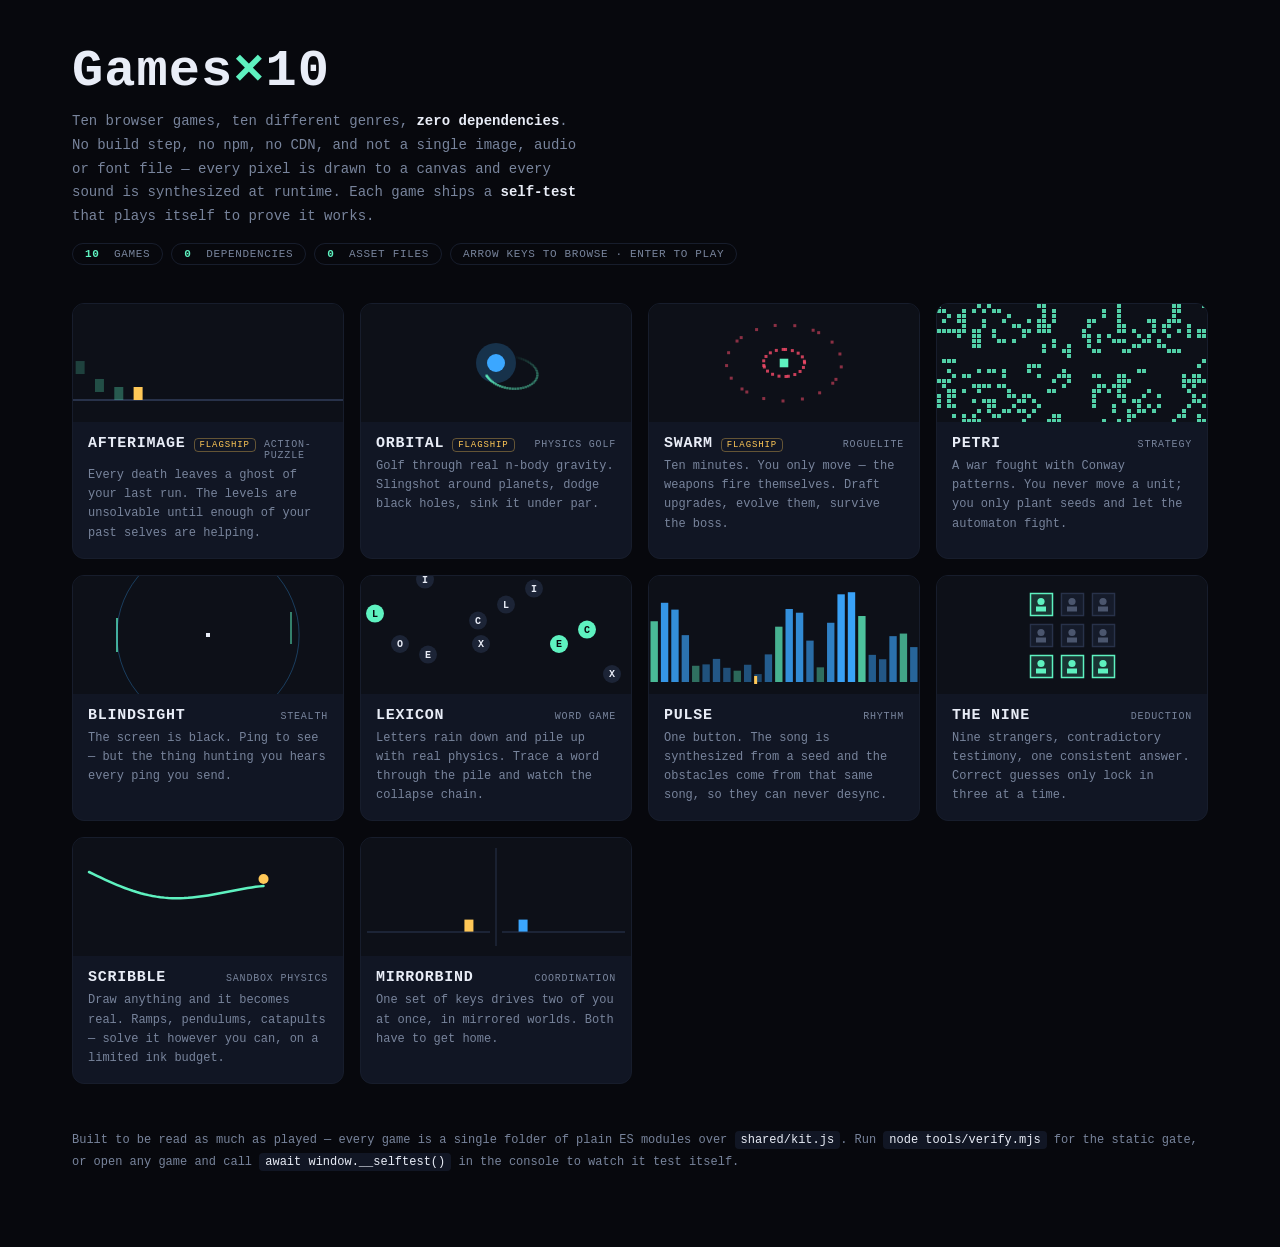
==== index.html @ 7117cbc3 "Add arcade hub, Gate 1 verifier, and fix the game loop stalling - index.html: arcade hub with a live" ====
<!doctype html>
<html lang="en">
<head>
<meta charset="utf-8">
<meta name="viewport" content="width=device-width, initial-scale=1, viewport-fit=cover">
<title>Gamesx10 — ten browser games</title>
<meta name="description" content="Ten browser games, ten genres, zero dependencies. No downloads, no build step, no assets — every pixel drawn and every sound synthesized at runtime.">
<link rel="stylesheet" href="shared/arcade.css">
<link rel="icon" href="data:image/svg+xml,<svg xmlns='http://www.w3.org/2000/svg' viewBox='0 0 16 16'><text y='13' font-size='13'>🕹️</text></svg>">
<style>
  body { overflow-y: auto; }
  .wrap { max-width: 1180px; margin: 0 auto; padding: 46px 22px 70px; }

  header.hero { margin-bottom: 38px; }
  .hero h1 {
    margin: 0 0 12px;
    font-size: clamp(30px, 6vw, 52px);
    letter-spacing: 0.02em;
    font-weight: 800;
    line-height: 1;
  }
  .hero h1 .x { color: var(--accent); }
  .hero .sub { color: var(--dim); font-size: 14px; line-height: 1.7; max-width: 62ch; margin: 0 0 14px; }
  .hero .sub b { color: var(--ink); font-weight: 600; }
  .facts { display: flex; flex-wrap: wrap; gap: 8px; }
  .fact {
    font-size: 11px; letter-spacing: 0.06em; text-transform: uppercase;
    color: var(--dim); border: 1px solid var(--grid); border-radius: 20px; padding: 4px 12px;
  }
  .fact b { color: var(--accent); font-weight: 600; }

  .grid {
    display: grid;
    grid-template-columns: repeat(auto-fill, minmax(255px, 1fr));
    gap: 16px;
  }

  a.card-link {
    display: block;
    background: var(--panel);
    border: 1px solid var(--grid);
    border-radius: var(--radius);
    overflow: hidden;
    text-decoration: none;
    color: inherit;
    transition: border-color 0.18s, transform 0.18s, box-shadow 0.18s;
    outline: none;
  }
  a.card-link:hover, a.card-link:focus-visible {
    border-color: var(--accent);
    transform: translateY(-3px);
    box-shadow: 0 14px 34px rgba(0, 0, 0, 0.5);
    text-decoration: none;
  }
  a.card-link:focus-visible { box-shadow: 0 0 0 2px var(--accent), 0 14px 34px rgba(0, 0, 0, 0.5); }

  .tile { display: block; width: 100%; height: 118px; background: var(--bg2); }

  .meta { padding: 13px 15px 15px; }
  .meta .row { display: flex; align-items: baseline; gap: 8px; margin-bottom: 5px; }
  .meta h2 { margin: 0; font-size: 15px; letter-spacing: 0.05em; text-transform: uppercase; font-weight: 700; }
  .meta .genre { font-size: 10px; letter-spacing: 0.08em; text-transform: uppercase; color: var(--dim); margin-left: auto; }
  .meta p { margin: 0; font-size: 12px; line-height: 1.6; color: var(--dim); }
  .meta .flag {
    display: inline-block; font-size: 9px; letter-spacing: 0.1em; text-transform: uppercase;
    color: var(--warm); border: 1px solid rgba(255,200,87,0.35); border-radius: 4px;
    padding: 1px 5px; vertical-align: 2px;
  }

  footer { margin-top: 46px; color: var(--dim); font-size: 12px; line-height: 1.8; }
  footer code { color: var(--ink); background: var(--panel); padding: 2px 6px; border-radius: 4px; }
</style>
</head>
<body>
<div class="wrap">

  <header class="hero">
    <h1>Games<span class="x">&times;</span>10</h1>
    <p class="sub">
      Ten browser games, ten different genres, <b>zero dependencies</b>. No build step, no npm, no CDN,
      and not a single image, audio or font file — every pixel is drawn to a canvas and every sound is
      synthesized at runtime. Each game ships a <b>self-test</b> that plays itself to prove it works.
    </p>
    <div class="facts">
      <span class="fact"><b>10</b>&nbsp; games</span>
      <span class="fact"><b>0</b>&nbsp; dependencies</span>
      <span class="fact"><b>0</b>&nbsp; asset files</span>
      <span class="fact">arrow keys to browse &middot; enter to play</span>
    </div>
  </header>

  <div class="grid" id="grid"></div>

  <footer>
    Built to be read as much as played — every game is a single folder of plain ES modules over
    <code>shared/kit.js</code>. Run <code>node tools/verify.mjs</code> for the static gate, or open any
    game and call <code>await window.__selftest()</code> in the console to watch it test itself.
  </footer>
</div>

<script type="module">
const GAMES = [
  { slug:'afterimage', name:'Afterimage', genre:'action-puzzle', flag:'flagship',
    blurb:'Every death leaves a ghost of your last run. The levels are unsolvable until enough of your past selves are helping.' },
  { slug:'orbital', name:'Orbital', genre:'physics golf', flag:'flagship',
    blurb:'Golf through real n-body gravity. Slingshot around planets, dodge black holes, sink it under par.' },
  { slug:'swarm', name:'Swarm', genre:'roguelite', flag:'flagship',
    blurb:'Ten minutes. You only move — the weapons fire themselves. Draft upgrades, evolve them, survive the boss.' },
  { slug:'petri', name:'Petri', genre:'strategy',
    blurb:'A war fought with Conway patterns. You never move a unit; you only plant seeds and let the automaton fight.' },
  { slug:'blindsight', name:'Blindsight', genre:'stealth',
    blurb:'The screen is black. Ping to see — but the thing hunting you hears every ping you send.' },
  { slug:'lexicon', name:'Lexicon', genre:'word game',
    blurb:'Letters rain down and pile up with real physics. Trace a word through the pile and watch the collapse chain.' },
  { slug:'pulse', name:'Pulse', genre:'rhythm',
    blurb:'One button. The song is synthesized from a seed and the obstacles come from that same song, so they can never desync.' },
  { slug:'the-nine', name:'The Nine', genre:'deduction',
    blurb:'Nine strangers, contradictory testimony, one consistent answer. Correct guesses only lock in three at a time.' },
  { slug:'scribble', name:'Scribble', genre:'sandbox physics',
    blurb:'Draw anything and it becomes real. Ramps, pendulums, catapults — solve it however you can, on a limited ink budget.' },
  { slug:'mirrorbind', name:'Mirrorbind', genre:'coordination',
    blurb:'One set of keys drives two of you at once, in mirrored worlds. Both have to get home.' },
];

// --- procedural tiles. No images: each card animates a tiny sketch of its own game.
const TILES = {
  afterimage(c, t, W, H) {
    const gy = H - 22;
    c.strokeStyle = '#28324a'; c.lineWidth = 2;
    c.beginPath(); c.moveTo(0, gy); c.lineTo(W, gy); c.stroke();
    for (let i = 4; i >= 0; i--) {
      const tt = t - i * 0.42;
      const x = ((tt * 46) % (W + 40)) - 20;
      const hop = Math.max(0, Math.sin(tt * 3.1)) * 26;
      c.globalAlpha = i === 0 ? 1 : 0.16 + (4 - i) * 0.055;
      c.fillStyle = i === 0 ? '#ffc857' : '#5ef2c0';
      c.fillRect(x, gy - 13 - hop, 9, 13);
    }
    c.globalAlpha = 1;
  },
  orbital(c, t, W, H) {
    const cx = W / 2, cy = H / 2;
    c.fillStyle = '#3ba7ff'; c.globalAlpha = 0.22;
    c.beginPath(); c.arc(cx, cy, 20, 0, 6.2832); c.fill();
    c.globalAlpha = 1;
    c.fillStyle = '#3ba7ff';
    c.beginPath(); c.arc(cx, cy, 9, 0, 6.2832); c.fill();
    for (let i = 0; i < 46; i++) {
      const a = t * 1.15 - i * 0.055;
      const r = 34 + Math.sin(a * 2) * 15;
      c.globalAlpha = (1 - i / 46) * 0.75;
      c.fillStyle = '#5ef2c0';
      c.fillRect(cx + Math.cos(a) * r - 1, cy + Math.sin(a) * r * 0.62 - 1, 2.4, 2.4);
    }
    c.globalAlpha = 1;
  },
  swarm(c, t, W, H) {
    const cx = W / 2, cy = H / 2;
    for (let i = 0; i < 42; i++) {
      const a = i * 2.399 + t * 0.32;
      const r = 12 + ((i * 37 + t * 26) % 74);
      const k = 1 - r / 86;
      c.fillStyle = '#ff4d6d'; c.globalAlpha = 0.32 + k * 0.6;
      c.fillRect(cx + Math.cos(a) * r - 1.5, cy + Math.sin(a) * r * 0.66 - 1.5, 3, 3);
    }
    c.globalAlpha = 1;
    c.fillStyle = '#5ef2c0';
    const p = 1 + Math.sin(t * 5) * 0.12;
    c.fillRect(cx - 4 * p, cy - 4 * p, 8 * p, 8 * p);
  },
  petri(c, t, W, H, st) {
    const S = 5, cols = Math.ceil(W / S), rows = Math.ceil(H / S);
    if (!st.g || st.cols !== cols) {
      st.cols = cols; st.rows = rows;
      st.g = new Uint8Array(cols * rows);
      let s = 12345;
      for (let i = 0; i < st.g.length; i++) { s = (s * 1103515245 + 12345) & 0x7fffffff; st.g[i] = (s % 100) < 26 ? ((s % 2) + 1) : 0; }
      st.acc = 0;
    }
    st.acc = (st.acc || 0) + 1;
    if (st.acc % 6 === 0) {
      const n = new Uint8Array(st.g.length);
      for (let y = 0; y < rows; y++) for (let x = 0; x < cols; x++) {
        let a = 0, b = 0;
        for (let dy = -1; dy <= 1; dy++) for (let dx = -1; dx <= 1; dx++) {
          if (!dx && !dy) continue;
          const v = st.g[((y + dy + rows) % rows) * cols + ((x + dx + cols) % cols)];
          if (v === 1) a++; else if (v === 2) b++;
        }
        const cur = st.g[y * cols + x], tot = a + b;
        n[y * cols + x] = cur ? (tot === 2 || tot === 3 ? cur : 0) : (tot === 3 ? (a > b ? 1 : 2) : 0);
      }
      st.g = n;
    }
    for (let y = 0; y < rows; y++) for (let x = 0; x < cols; x++) {
      const v = st.g[y * cols + x];
      if (!v) continue;
      c.fillStyle = v === 1 ? '#5ef2c0' : '#a06bff';
      c.globalAlpha = 0.85;
      c.fillRect(x * S, y * S, S - 1, S - 1);
    }
    c.globalAlpha = 1;
  },
  blindsight(c, t, W, H) {
    const cx = W / 2, cy = H / 2;
    const walls = [[18,18,W-18,18],[W-18,18,W-18,H-18],[18,H-18,W-18,H-18],[18,18,18,H-18],[44,42,44,H-42],[W-52,36,W-52,H-50]];
    const r = ((t * 52) % 96);
    for (const [x1,y1,x2,y2] of walls) {
      const mx = (x1+x2)/2, my = (y1+y2)/2;
      const d = Math.hypot(mx-cx, my-cy);
      const a = Math.max(0, 1 - Math.abs(d - r) / 26);
      if (a <= 0.01) continue;
      c.globalAlpha = a * 0.95; c.strokeStyle = '#5ef2c0'; c.lineWidth = 1.5;
      c.beginPath(); c.moveTo(x1,y1); c.lineTo(x2,y2); c.stroke();
    }
    c.globalAlpha = 0.3; c.strokeStyle = '#3ba7ff'; c.lineWidth = 1;
    c.beginPath(); c.arc(cx, cy, r, 0, 6.2832); c.stroke();
    c.globalAlpha = 1; c.fillStyle = '#e9edf7';
    c.fillRect(cx - 2, cy - 2, 4, 4);
  },
  lexicon(c, t, W, H) {
    const L = 'LEXICON';
    for (let i = 0; i < 12; i++) {
      const x = 14 + ((i * 53) % (W - 30));
      const fall = ((t * 30 + i * 41) % (H + 30)) - 15;
      const y = Math.min(fall, H - 20 - (i % 3) * 15);
      c.fillStyle = i % 4 === 0 ? '#5ef2c0' : '#1c2436';
      c.beginPath(); c.arc(x, y, 9, 0, 6.2832); c.fill();
      c.fillStyle = i % 4 === 0 ? '#07080d' : '#e9edf7';
      c.font = '700 10px ui-monospace, monospace';
      c.textAlign = 'center'; c.textBaseline = 'middle';
      c.fillText(L[i % L.length], x, y + 0.5);
    }
  },
  pulse(c, t, W, H) {
    const n = 26, bw = W / n;
    for (let i = 0; i < n; i++) {
      const v = Math.abs(Math.sin(t * 4 + i * 0.55)) * Math.abs(Math.sin(t * 1.1 + i * 0.16));
      const h = 6 + v * (H - 30);
      c.fillStyle = i % 4 === 0 ? '#5ef2c0' : '#3ba7ff';
      c.globalAlpha = 0.35 + v * 0.65;
      c.fillRect(i * bw + 1.5, H - 12 - h, bw - 3, h);
    }
    c.globalAlpha = 1;
    c.fillStyle = '#ffc857';
    const px = (t * 60) % W;
    c.fillRect(px, H - 18, 3, 8);
  },
  'the-nine'(c, t, W, H) {
    const cols = 3, rows = 3, s = 22, gap = 9;
    const ox = (W - (cols * s + (cols - 1) * gap)) / 2;
    const oy = (H - (rows * s + (rows - 1) * gap)) / 2;
    for (let i = 0; i < 9; i++) {
      const x = ox + (i % cols) * (s + gap), y = oy + ((i / cols) | 0) * (s + gap);
      const lock = ((t * 0.55 + i * 0.34) % 3) < 1.15;
      c.strokeStyle = lock ? '#5ef2c0' : '#28324a';
      c.lineWidth = 1.5;
      c.strokeRect(x + 0.5, y + 0.5, s, s);
      c.fillStyle = lock ? 'rgba(94,242,192,0.16)' : 'rgba(28,36,54,0.6)';
      c.fillRect(x + 1, y + 1, s - 1, s - 1);
      c.fillStyle = lock ? '#5ef2c0' : '#4b566e';
      c.beginPath(); c.arc(x + s / 2, y + s / 2 - 2.5, 3.6, 0, 6.2832); c.fill();
      c.fillRect(x + s / 2 - 5, y + s / 2 + 2.5, 10, 5);
    }
  },
  scribble(c, t, W, H) {
    c.strokeStyle = '#5ef2c0'; c.lineWidth = 2.5; c.lineCap = 'round'; c.lineJoin = 'round';
    const prog = (t * 0.42) % 1.9;
    c.beginPath();
    let bx = 0, by = 0;
    for (let i = 0; i <= 60; i++) {
      const p = i / 60;
      if (p > prog) break;
      const x = 16 + p * (W - 32);
      const y = 34 + Math.sin(p * 5.4) * 15 + p * 34;
      if (i === 0) c.moveTo(x, y); else c.lineTo(x, y);
      bx = x; by = y;
    }
    c.stroke();
    if (prog > 0.02 && prog <= 1) { c.fillStyle = '#ffc857'; c.beginPath(); c.arc(bx, by - 7, 5, 0, 6.2832); c.fill(); }
    else if (prog > 1) {
      const q = Math.min(1, prog - 1);
      const x = 16 + q * (W - 32), y = 34 + Math.sin(q * 5.4) * 15 + q * 34;
      c.fillStyle = '#ffc857'; c.beginPath(); c.arc(x, y - 7, 5, 0, 6.2832); c.fill();
    }
  },
  mirrorbind(c, t, W, H) {
    const half = W / 2;
    c.strokeStyle = '#28324a'; c.lineWidth = 1;
    c.beginPath(); c.moveTo(half, 10); c.lineTo(half, H - 10); c.stroke();
    const gy = H - 24;
    c.strokeStyle = '#1c2436'; c.lineWidth = 2;
    c.beginPath(); c.moveTo(6, gy); c.lineTo(half - 6, gy); c.moveTo(half + 6, gy); c.lineTo(W - 6, gy); c.stroke();
    const p = (Math.sin(t * 1.25) + 1) / 2;
    const hop = Math.max(0, Math.sin(t * 3.6)) * 16;
    c.fillStyle = '#ffc857';
    c.fillRect(10 + p * (half - 32), gy - 12 - hop, 9, 12);
    c.fillStyle = '#3ba7ff';
    c.fillRect(W - 19 - p * (half - 32), gy - 12 - hop, 9, 12);
  },
};

// --- build cards
const grid = document.getElementById('grid');
const tiles = [];

for (const g of GAMES) {
  const a = document.createElement('a');
  a.className = 'card-link';
  a.href = `games/${g.slug}/index.html`;
  a.innerHTML = `
    <canvas class="tile"></canvas>
    <div class="meta">
      <div class="row">
        <h2>${g.name}</h2>
        ${g.flag ? `<span class="flag">${g.flag}</span>` : ''}
        <span class="genre">${g.genre}</span>
      </div>
      <p>${g.blurb}</p>
    </div>`;
  grid.appendChild(a);
  tiles.push({ slug: g.slug, canvas: a.querySelector('canvas'), state: {}, visible: true });
}

// --- one shared loop, ~30fps, paused when hidden or scrolled away
if ('IntersectionObserver' in window) {
  const io = new IntersectionObserver((entries) => {
    for (const e of entries) {
      const tl = tiles.find((x) => x.canvas === e.target);
      if (tl) tl.visible = e.isIntersecting;
    }
  }, { rootMargin: '120px' });
  for (const tl of tiles) io.observe(tl.canvas);
}

function fit(tl) {
  const dpr = Math.min(2, window.devicePixelRatio || 1);
  const r = tl.canvas.getBoundingClientRect();
  const w = Math.max(1, Math.round(r.width)), h = Math.max(1, Math.round(r.height));
  if (tl.w === w && tl.h === h && tl.dpr === dpr) return;
  tl.w = w; tl.h = h; tl.dpr = dpr;
  tl.canvas.width = Math.round(w * dpr);
  tl.canvas.height = Math.round(h * dpr);
  tl.ctx = tl.canvas.getContext('2d');
  tl.ctx.setTransform(dpr, 0, 0, dpr, 0, 0);
}

// Driven by a timer, not requestAnimationFrame: Chrome pauses rAF in unfocused windows
// and embedded webviews, which would leave every tile frozen. setInterval is throttled by
// visibility rather than focus, so the tiles keep moving wherever the page is actually shown.
let last = 0;
function frame() {
  const now = performance.now();
  if (now - last < 32) return;
  last = now;
  const t = now / 1000;
  for (const tl of tiles) {
    if (!tl.visible) continue;
    fit(tl);
    const c = tl.ctx;
    if (!c) continue;
    c.clearRect(0, 0, tl.w, tl.h);
    c.fillStyle = '#0d1018';
    c.fillRect(0, 0, tl.w, tl.h);
    const fn = TILES[tl.slug];
    if (fn) { c.save(); try { fn(c, t, tl.w, tl.h, tl.state); } catch {} c.restore(); }
  }
}
setInterval(frame, 1000 / 30);

// --- keyboard browsing
const links = [...document.querySelectorAll('a.card-link')];
addEventListener('keydown', (e) => {
  if (e.metaKey || e.ctrlKey || e.altKey) return;
  const i = links.indexOf(document.activeElement);
  const perRow = Math.max(1, Math.round(grid.clientWidth / (links[0]?.clientWidth || 260)));
  let next = -1;
  if (e.key === 'ArrowRight') next = i < 0 ? 0 : Math.min(links.length - 1, i + 1);
  else if (e.key === 'ArrowLeft') next = i < 0 ? 0 : Math.max(0, i - 1);
  else if (e.key === 'ArrowDown') next = i < 0 ? 0 : Math.min(links.length - 1, i + perRow);
  else if (e.key === 'ArrowUp') next = i < 0 ? 0 : Math.max(0, i - perRow);
  if (next >= 0) { e.preventDefault(); links[next].focus(); }
});

if (location.protocol === 'file:') {
  const d = document.createElement('div');
  d.className = 'overlay';
  d.innerHTML = `<div class="card"><h2>Serve me over http</h2>
    <p>These games use ES modules, which browsers refuse to load from <code>file://</code>.</p>
    <p>Run <kbd>python3 -m http.server</kbd> in this folder, then open <kbd>http://localhost:8000</kbd>.</p></div>`;
  document.body.appendChild(d);
}
</script>
</body>
</html>
---- shared/arcade.css ----
/* Gamesx10 — shared visual language. Dark, neon, system mono. No web fonts (zero downloads). */

:root {
  --bg: #07080d;
  --bg2: #0d1018;
  --panel: #111624;
  --grid: #171d2c;
  --ink: #e9edf7;
  --dim: #78849c;
  --accent: #5ef2c0;
  --accent2: #3ba7ff;
  --hot: #ff4d6d;
  --warm: #ffc857;
  --violet: #a06bff;
  --mono: ui-monospace, SFMono-Regular, "SF Mono", Menlo, Consolas, monospace;
  --radius: 12px;
}

* { box-sizing: border-box; }

html, body {
  margin: 0;
  padding: 0;
  height: 100%;
  background: var(--bg);
  color: var(--ink);
  font-family: var(--mono);
  -webkit-font-smoothing: antialiased;
  overscroll-behavior: none;
}

a { color: var(--accent); text-decoration: none; }
a:hover { text-decoration: underline; }

/* ---------------------------------------------------------------- game shell */

.shell {
  display: flex;
  flex-direction: column;
  height: 100%;
  width: 100%;
}

.topbar {
  display: flex;
  align-items: center;
  gap: 14px;
  padding: 8px 14px;
  background: linear-gradient(180deg, var(--bg2), var(--bg));
  border-bottom: 1px solid var(--grid);
  flex: 0 0 auto;
  min-height: 42px;
  user-select: none;
}

.topbar .back {
  color: var(--dim);
  font-size: 13px;
  letter-spacing: 0.04em;
  padding: 4px 9px;
  border: 1px solid var(--grid);
  border-radius: 7px;
  transition: color 0.15s, border-color 0.15s;
}
.topbar .back:hover { color: var(--accent); border-color: var(--accent); text-decoration: none; }

.topbar h1 {
  font-size: 14px;
  font-weight: 700;
  letter-spacing: 0.16em;
  text-transform: uppercase;
  margin: 0;
  color: var(--ink);
}

.topbar .tag {
  font-size: 11px;
  color: var(--dim);
  letter-spacing: 0.08em;
  text-transform: uppercase;
}

.topbar .spacer { flex: 1; }

.topbar .keys {
  font-size: 11px;
  color: var(--dim);
  letter-spacing: 0.04em;
}
.topbar .keys b {
  color: var(--ink);
  background: var(--panel);
  border: 1px solid var(--grid);
  border-radius: 4px;
  padding: 1px 5px;
  font-weight: 600;
  margin: 0 1px;
}

.stage {
  position: relative;
  flex: 1 1 auto;
  min-height: 0;
  background: var(--bg);
}

canvas#game {
  display: block;
  width: 100%;
  height: 100%;
  cursor: crosshair;
}

/* ---------------------------------------------------------------- overlays */

.overlay {
  position: absolute;
  inset: 0;
  display: flex;
  align-items: center;
  justify-content: center;
  background: rgba(7, 8, 13, 0.82);
  backdrop-filter: blur(3px);
  z-index: 5;
  text-align: center;
  padding: 24px;
}
.overlay[hidden] { display: none; }

.card {
  background: var(--panel);
  border: 1px solid var(--grid);
  border-radius: var(--radius);
  padding: 26px 30px;
  max-width: 560px;
  box-shadow: 0 20px 60px rgba(0, 0, 0, 0.55);
}
.card h2 {
  margin: 0 0 10px;
  font-size: 22px;
  letter-spacing: 0.06em;
  text-transform: uppercase;
  color: var(--accent);
}
.card p { margin: 0 0 14px; color: var(--dim); font-size: 13px; line-height: 1.65; }
.card p b, .card p strong { color: var(--ink); font-weight: 600; }
.card kbd {
  background: var(--bg2);
  border: 1px solid var(--grid);
  border-bottom-width: 2px;
  border-radius: 5px;
  padding: 2px 7px;
  font-size: 12px;
  color: var(--ink);
  font-family: var(--mono);
}

button, .btn {
  font-family: var(--mono);
  font-size: 13px;
  letter-spacing: 0.08em;
  text-transform: uppercase;
  color: var(--bg);
  background: var(--accent);
  border: none;
  border-radius: 8px;
  padding: 10px 22px;
  cursor: pointer;
  font-weight: 700;
  transition: transform 0.1s, filter 0.15s;
}
button:hover, .btn:hover { filter: brightness(1.12); text-decoration: none; }
button:active, .btn:active { transform: translateY(1px); }
button.ghost {
  background: transparent;
  color: var(--dim);
  border: 1px solid var(--grid);
}
button.ghost:hover { color: var(--ink); border-color: var(--dim); }

.file-warning {
  position: fixed;
  inset: 0;
  display: none;
  align-items: center;
  justify-content: center;
  background: var(--bg);
  z-index: 99;
  padding: 30px;
}
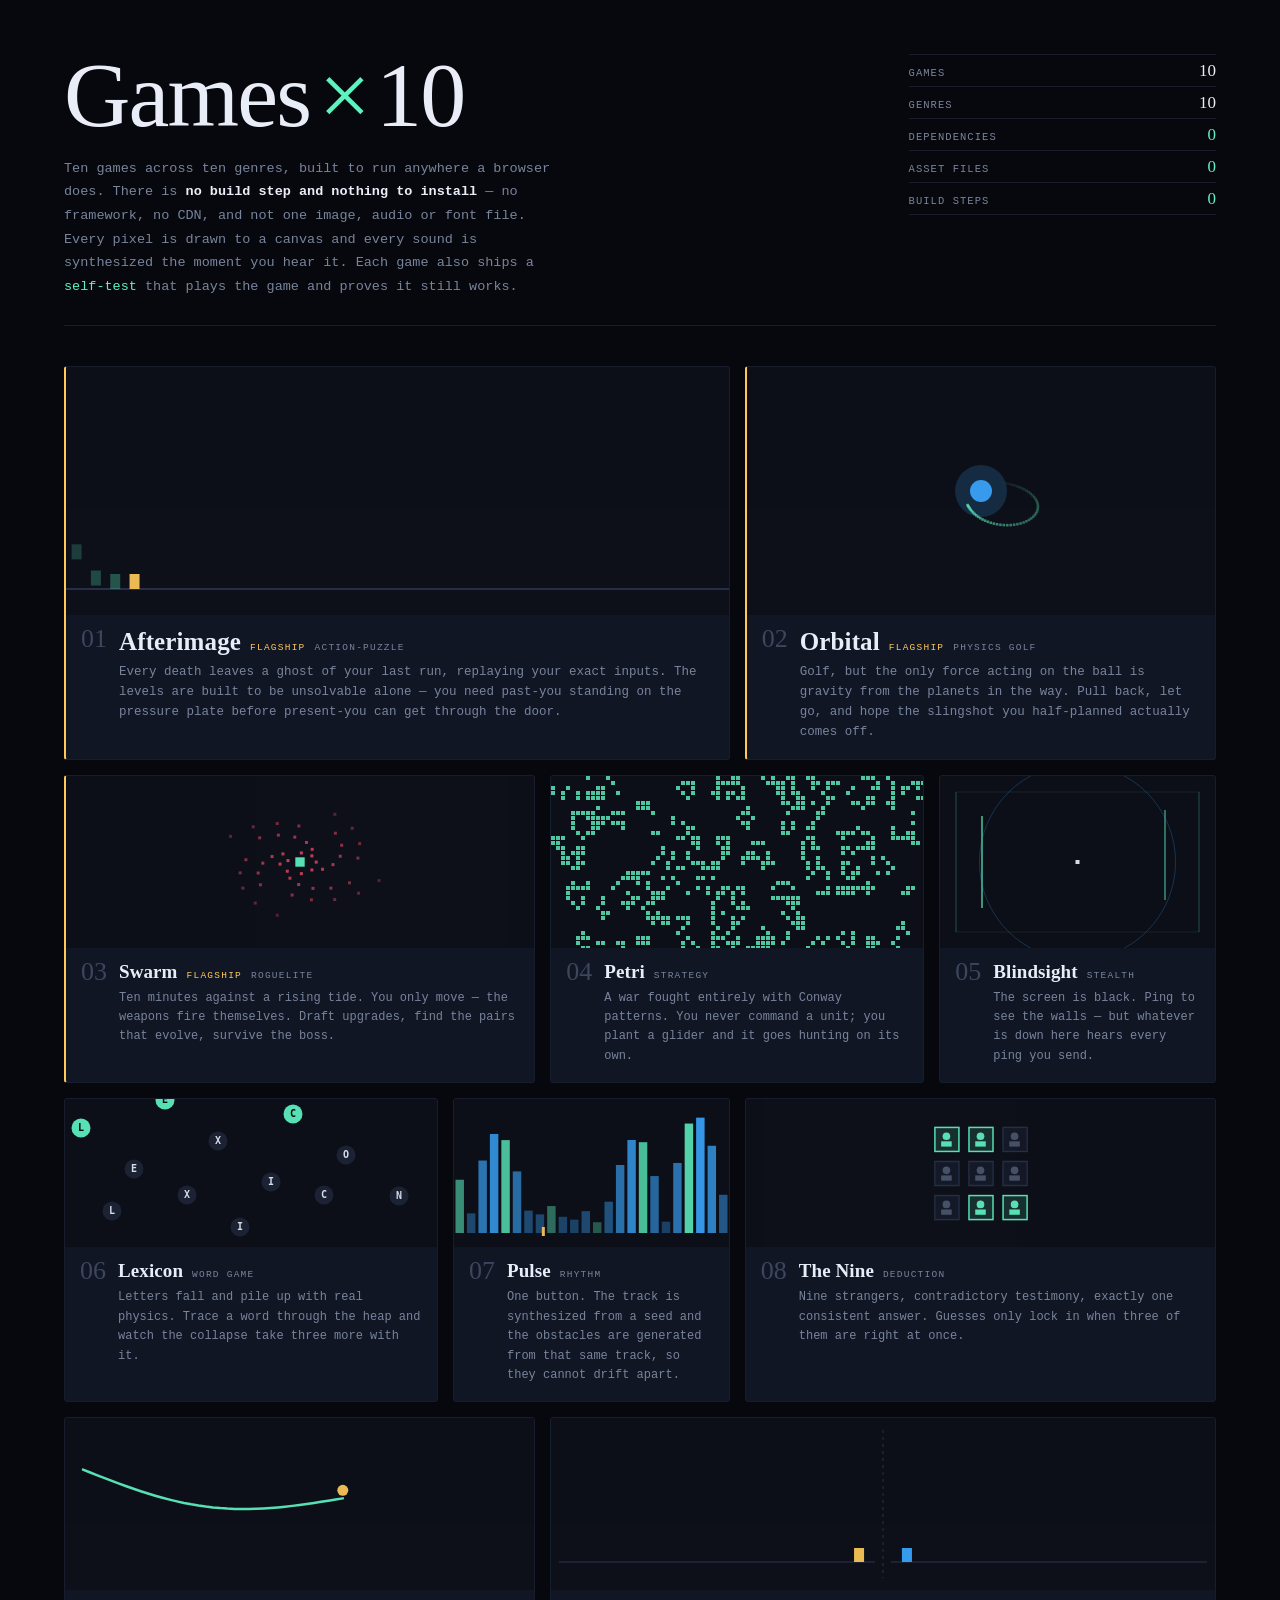
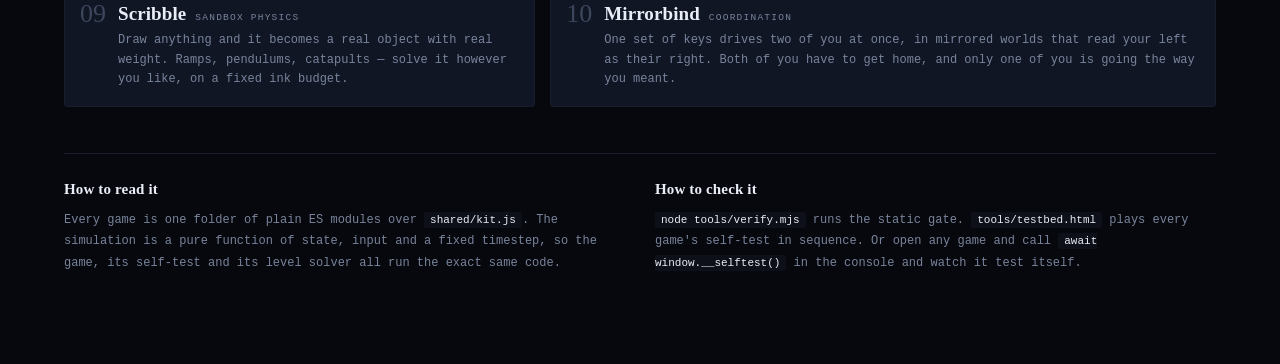
==== commit fe2719aa: "Redesign the hub away from template defaults The first pass had four of the classic AI-generated tel" ====
--- a/index.html
+++ b/index.html
@@ -3,174 +3,289 @@
 <head>
 <meta charset="utf-8">
 <meta name="viewport" content="width=device-width, initial-scale=1, viewport-fit=cover">
-<title>Gamesx10 — ten browser games</title>
-<meta name="description" content="Ten browser games, ten genres, zero dependencies. No downloads, no build step, no assets — every pixel drawn and every sound synthesized at runtime.">
+<title>Games×10 — ten browser games, zero dependencies</title>
+<meta name="description" content="Ten browser games across ten genres. No dependencies, no build step, no asset files — every pixel is drawn to a canvas and every sound synthesized at runtime.">
 <link rel="stylesheet" href="shared/arcade.css">
-<link rel="icon" href="data:image/svg+xml,<svg xmlns='http://www.w3.org/2000/svg' viewBox='0 0 16 16'><text y='13' font-size='13'>🕹️</text></svg>">
+<!-- Drawn mark, not an emoji: ten cells for ten games, the last one lit. -->
+<link rel="icon" href="data:image/svg+xml,<svg xmlns='http://www.w3.org/2000/svg' viewBox='0 0 32 32'><rect width='32' height='32' fill='rgb(11,12,15)'/><g fill='rgb(94,242,192)'><rect x='3' y='10' width='4' height='4'/><rect x='9' y='10' width='4' height='4'/><rect x='15' y='10' width='4' height='4'/><rect x='21' y='10' width='4' height='4'/><rect x='27' y='10' width='4' height='4'/><rect x='3' y='18' width='4' height='4'/><rect x='9' y='18' width='4' height='4'/><rect x='15' y='18' width='4' height='4'/><rect x='21' y='18' width='4' height='4'/></g><rect x='27' y='18' width='4' height='4' fill='rgb(255,200,87)'/></svg>">
 <style>
-  body { overflow-y: auto; }
-  .wrap { max-width: 1180px; margin: 0 auto; padding: 46px 22px 70px; }
-
-  header.hero { margin-bottom: 38px; }
-  .hero h1 {
-    margin: 0 0 12px;
-    font-size: clamp(30px, 6vw, 52px);
-    letter-spacing: 0.02em;
-    font-weight: 800;
+  body { overflow-y: auto; background: var(--bg); }
+  .wrap { max-width: 1200px; margin: 0 auto; padding: 54px 24px 80px; }
+
+  /* ---------------------------------------------------------------- masthead */
+  /* Deliberately asymmetric: the wordmark takes the width it wants, the spec sheet
+     hangs off the right edge like a data plate on a machine. */
+  .masthead {
+    display: grid;
+    grid-template-columns: minmax(0, 1.45fr) minmax(220px, 0.55fr);
+    gap: 34px;
+    align-items: start;
+    padding-bottom: 26px;
+    border-bottom: 1px solid var(--grid);
+    margin-bottom: 40px;
+  }
+
+  h1.wordmark {
+    font-family: var(--display);
+    font-weight: 400;
+    font-size: clamp(46px, 8.5vw, 92px);
+    line-height: 0.9;
+    letter-spacing: -0.02em;
+    margin: 0 0 20px;
+    color: var(--ink);
+  }
+  h1.wordmark .x { color: var(--accent); font-style: italic; padding: 0 0.03em; }
+
+  .standfirst {
+    font-size: 13.5px;
+    line-height: 1.75;
+    color: var(--dim);
+    max-width: 60ch;
+    margin: 0;
+  }
+  .standfirst strong { color: var(--ink); font-weight: 600; }
+  .standfirst em { color: var(--accent); font-style: normal; }
+
+  /* spec plate — hairline rows, not pills */
+  .plate { border-top: 1px solid var(--grid); }
+  .plate div {
+    display: flex;
+    justify-content: space-between;
+    align-items: baseline;
+    gap: 12px;
+    padding: 7px 0;
+    border-bottom: 1px solid var(--grid);
+    font-size: 10.5px;
+    letter-spacing: 0.1em;
+    text-transform: uppercase;
+    color: var(--dim);
+  }
+  .plate div span:last-child {
+    font-family: var(--display);
+    font-size: 17px;
+    letter-spacing: 0;
+    text-transform: none;
+    color: var(--ink);
     line-height: 1;
   }
-  .hero h1 .x { color: var(--accent); }
-  .hero .sub { color: var(--dim); font-size: 14px; line-height: 1.7; max-width: 62ch; margin: 0 0 14px; }
-  .hero .sub b { color: var(--ink); font-weight: 600; }
-  .facts { display: flex; flex-wrap: wrap; gap: 8px; }
-  .fact {
-    font-size: 11px; letter-spacing: 0.06em; text-transform: uppercase;
-    color: var(--dim); border: 1px solid var(--grid); border-radius: 20px; padding: 4px 12px;
-  }
-  .fact b { color: var(--accent); font-weight: 600; }
-
+  .plate div.zero span:last-child { color: var(--accent); }
+
+  /* ---------------------------------------------------------------- catalogue */
   .grid {
     display: grid;
-    grid-template-columns: repeat(auto-fill, minmax(255px, 1fr));
-    gap: 16px;
-  }
-
-  a.card-link {
-    display: block;
+    grid-template-columns: repeat(12, 1fr);
+    gap: 15px;
+  }
+
+  /* Hand-assigned widths. Rows read 7+5, 5+4+3, 4+3+5, 5+7 — nothing is the same
+     size as its neighbour, and the three flagships get the most room. */
+  .s3 { grid-column: span 3; }
+  .s4 { grid-column: span 4; }
+  .s5 { grid-column: span 5; }
+  .s7 { grid-column: span 7; }
+
+  a.entry {
+    display: flex;
+    flex-direction: column;
     background: var(--panel);
     border: 1px solid var(--grid);
     border-radius: var(--radius);
     overflow: hidden;
     text-decoration: none;
     color: inherit;
-    transition: border-color 0.18s, transform 0.18s, box-shadow 0.18s;
+    transition: border-color 0.16s, background 0.16s;
     outline: none;
   }
-  a.card-link:hover, a.card-link:focus-visible {
-    border-color: var(--accent);
-    transform: translateY(-3px);
-    box-shadow: 0 14px 34px rgba(0, 0, 0, 0.5);
-    text-decoration: none;
-  }
-  a.card-link:focus-visible { box-shadow: 0 0 0 2px var(--accent), 0 14px 34px rgba(0, 0, 0, 0.5); }
-
-  .tile { display: block; width: 100%; height: 118px; background: var(--bg2); }
-
-  .meta { padding: 13px 15px 15px; }
-  .meta .row { display: flex; align-items: baseline; gap: 8px; margin-bottom: 5px; }
-  .meta h2 { margin: 0; font-size: 15px; letter-spacing: 0.05em; text-transform: uppercase; font-weight: 700; }
-  .meta .genre { font-size: 10px; letter-spacing: 0.08em; text-transform: uppercase; color: var(--dim); margin-left: auto; }
-  .meta p { margin: 0; font-size: 12px; line-height: 1.6; color: var(--dim); }
-  .meta .flag {
-    display: inline-block; font-size: 9px; letter-spacing: 0.1em; text-transform: uppercase;
-    color: var(--warm); border: 1px solid rgba(255,200,87,0.35); border-radius: 4px;
-    padding: 1px 5px; vertical-align: 2px;
-  }
-
-  footer { margin-top: 46px; color: var(--dim); font-size: 12px; line-height: 1.8; }
-  footer code { color: var(--ink); background: var(--panel); padding: 2px 6px; border-radius: 4px; }
+  a.entry:hover, a.entry:focus-visible { border-color: var(--accent); background: #131a29; text-decoration: none; }
+  a.entry:focus-visible { outline: 1px solid var(--accent); outline-offset: 2px; }
+  a.entry:hover .num, a.entry:focus-visible .num { color: var(--accent); }
+  a.entry:hover canvas { opacity: 1; }
+
+  /* The three flagships carry a lit edge. Emphasis is earned, not applied to all ten. */
+  a.entry.flag { border-left: 2px solid var(--warm); }
+  a.entry.flag:hover, a.entry.flag:focus-visible { border-left-color: var(--accent); }
+
+  canvas.tile { display: block; width: 100%; background: var(--bg2); opacity: 0.92; transition: opacity 0.16s; }
+  .t-xl canvas.tile { height: 248px; }
+  .t-lg canvas.tile { height: 172px; }
+  .t-md canvas.tile { height: 148px; }
+
+  .meta { padding: 13px 15px 16px; display: flex; gap: 12px; flex: 1; }
+
+  .num {
+    font-family: var(--display);
+    font-size: 26px;
+    line-height: 0.85;
+    color: #3c465c;
+    font-variant-numeric: tabular-nums;
+    transition: color 0.16s;
+    flex: 0 0 auto;
+  }
+
+  .body { min-width: 0; }
+  .title {
+    display: flex; align-items: baseline; gap: 9px; flex-wrap: wrap;
+    margin-bottom: 6px;
+  }
+  .title h2 {
+    font-family: var(--display);
+    font-weight: 600;
+    font-size: 19px;
+    letter-spacing: 0.005em;
+    margin: 0;
+    color: var(--ink);
+  }
+  .t-xl .title h2 { font-size: 25px; }
+  .genre {
+    font-size: 9.5px; letter-spacing: 0.13em; text-transform: uppercase; color: var(--dim);
+  }
+  .flagmark {
+    font-size: 9.5px; letter-spacing: 0.13em; text-transform: uppercase; color: var(--warm);
+  }
+  .blurb { margin: 0; font-size: 12px; line-height: 1.62; color: var(--dim); }
+  .t-xl .blurb { font-size: 12.5px; }
+
+  /* ---------------------------------------------------------------- colophon */
+  footer {
+    margin-top: 46px; padding-top: 22px; border-top: 1px solid var(--grid);
+    display: grid; grid-template-columns: minmax(0, 1fr) minmax(0, 1fr); gap: 30px;
+    color: var(--dim); font-size: 12px; line-height: 1.8;
+  }
+  footer h3 {
+    font-family: var(--display); font-size: 15px; font-weight: 600;
+    color: var(--ink); margin: 0 0 7px; letter-spacing: 0.01em;
+  }
+  footer code { color: var(--ink); background: var(--bg2); padding: 2px 6px; border-radius: 2px; font-size: 11px; }
+  footer p { margin: 0 0 9px; }
+
+  @media (max-width: 960px) {
+    .masthead { grid-template-columns: 1fr; gap: 26px; }
+    .grid .entry { grid-column: span 6; }
+    .grid .entry canvas.tile { height: 168px; }
+    footer { grid-template-columns: 1fr; gap: 20px; }
+  }
+  @media (max-width: 620px) {
+    .wrap { padding: 34px 16px 60px; }
+    .grid .entry { grid-column: span 12; }
+    .grid .entry canvas.tile { height: 152px; }
+  }
 </style>
 </head>
 <body>
 <div class="wrap">
 
-  <header class="hero">
-    <h1>Games<span class="x">&times;</span>10</h1>
-    <p class="sub">
-      Ten browser games, ten different genres, <b>zero dependencies</b>. No build step, no npm, no CDN,
-      and not a single image, audio or font file — every pixel is drawn to a canvas and every sound is
-      synthesized at runtime. Each game ships a <b>self-test</b> that plays itself to prove it works.
-    </p>
-    <div class="facts">
-      <span class="fact"><b>10</b>&nbsp; games</span>
-      <span class="fact"><b>0</b>&nbsp; dependencies</span>
-      <span class="fact"><b>0</b>&nbsp; asset files</span>
-      <span class="fact">arrow keys to browse &middot; enter to play</span>
+  <header class="masthead">
+    <div>
+      <h1 class="wordmark">Games<span class="x">&times;</span>10</h1>
+      <p class="standfirst">
+        Ten games across ten genres, built to run anywhere a browser does. There is
+        <strong>no build step and nothing to install</strong> — no framework, no CDN, and not one
+        image, audio or font file. Every pixel is drawn to a canvas and every sound is synthesized
+        the moment you hear it. Each game also ships a <em>self-test</em> that plays the game and
+        proves it still works.
+      </p>
+    </div>
+    <div class="plate">
+      <div><span>Games</span><span>10</span></div>
+      <div><span>Genres</span><span>10</span></div>
+      <div class="zero"><span>Dependencies</span><span>0</span></div>
+      <div class="zero"><span>Asset files</span><span>0</span></div>
+      <div class="zero"><span>Build steps</span><span>0</span></div>
     </div>
   </header>
 
-  <div class="grid" id="grid"></div>
+  <main class="grid" id="grid"></main>
 
   <footer>
-    Built to be read as much as played — every game is a single folder of plain ES modules over
-    <code>shared/kit.js</code>. Run <code>node tools/verify.mjs</code> for the static gate, or open any
-    game and call <code>await window.__selftest()</code> in the console to watch it test itself.
+    <div>
+      <h3>How to read it</h3>
+      <p>Every game is one folder of plain ES modules over <code>shared/kit.js</code>. The
+      simulation is a pure function of state, input and a fixed timestep, so the game, its
+      self-test and its level solver all run the exact same code.</p>
+    </div>
+    <div>
+      <h3>How to check it</h3>
+      <p><code>node tools/verify.mjs</code> runs the static gate. <code>tools/testbed.html</code>
+      plays every game's self-test in sequence. Or open any game and call
+      <code>await window.__selftest()</code> in the console and watch it test itself.</p>
+    </div>
   </footer>
 </div>
 
 <script type="module">
+// span/height are hand-assigned per entry — the catalogue is deliberately uneven.
 const GAMES = [
-  { slug:'afterimage', name:'Afterimage', genre:'action-puzzle', flag:'flagship',
-    blurb:'Every death leaves a ghost of your last run. The levels are unsolvable until enough of your past selves are helping.' },
-  { slug:'orbital', name:'Orbital', genre:'physics golf', flag:'flagship',
-    blurb:'Golf through real n-body gravity. Slingshot around planets, dodge black holes, sink it under par.' },
-  { slug:'swarm', name:'Swarm', genre:'roguelite', flag:'flagship',
-    blurb:'Ten minutes. You only move — the weapons fire themselves. Draft upgrades, evolve them, survive the boss.' },
-  { slug:'petri', name:'Petri', genre:'strategy',
-    blurb:'A war fought with Conway patterns. You never move a unit; you only plant seeds and let the automaton fight.' },
-  { slug:'blindsight', name:'Blindsight', genre:'stealth',
-    blurb:'The screen is black. Ping to see — but the thing hunting you hears every ping you send.' },
-  { slug:'lexicon', name:'Lexicon', genre:'word game',
-    blurb:'Letters rain down and pile up with real physics. Trace a word through the pile and watch the collapse chain.' },
-  { slug:'pulse', name:'Pulse', genre:'rhythm',
-    blurb:'One button. The song is synthesized from a seed and the obstacles come from that same song, so they can never desync.' },
-  { slug:'the-nine', name:'The Nine', genre:'deduction',
-    blurb:'Nine strangers, contradictory testimony, one consistent answer. Correct guesses only lock in three at a time.' },
-  { slug:'scribble', name:'Scribble', genre:'sandbox physics',
-    blurb:'Draw anything and it becomes real. Ramps, pendulums, catapults — solve it however you can, on a limited ink budget.' },
-  { slug:'mirrorbind', name:'Mirrorbind', genre:'coordination',
-    blurb:'One set of keys drives two of you at once, in mirrored worlds. Both have to get home.' },
+  { slug:'afterimage', name:'Afterimage', genre:'action-puzzle', flag:true, span:'s7', size:'t-xl',
+    blurb:'Every death leaves a ghost of your last run, replaying your exact inputs. The levels are built to be unsolvable alone — you need past-you standing on the pressure plate before present-you can get through the door.' },
+  { slug:'orbital', name:'Orbital', genre:'physics golf', flag:true, span:'s5', size:'t-xl',
+    blurb:'Golf, but the only force acting on the ball is gravity from the planets in the way. Pull back, let go, and hope the slingshot you half-planned actually comes off.' },
+  { slug:'swarm', name:'Swarm', genre:'roguelite', flag:true, span:'s5', size:'t-lg',
+    blurb:'Ten minutes against a rising tide. You only move — the weapons fire themselves. Draft upgrades, find the pairs that evolve, survive the boss.' },
+  { slug:'petri', name:'Petri', genre:'strategy', span:'s4', size:'t-lg',
+    blurb:'A war fought entirely with Conway patterns. You never command a unit; you plant a glider and it goes hunting on its own.' },
+  { slug:'blindsight', name:'Blindsight', genre:'stealth', span:'s3', size:'t-lg',
+    blurb:'The screen is black. Ping to see the walls — but whatever is down here hears every ping you send.' },
+  { slug:'lexicon', name:'Lexicon', genre:'word game', span:'s4', size:'t-md',
+    blurb:'Letters fall and pile up with real physics. Trace a word through the heap and watch the collapse take three more with it.' },
+  { slug:'pulse', name:'Pulse', genre:'rhythm', span:'s3', size:'t-md',
+    blurb:'One button. The track is synthesized from a seed and the obstacles are generated from that same track, so they cannot drift apart.' },
+  { slug:'the-nine', name:'The Nine', genre:'deduction', span:'s5', size:'t-md',
+    blurb:'Nine strangers, contradictory testimony, exactly one consistent answer. Guesses only lock in when three of them are right at once.' },
+  { slug:'scribble', name:'Scribble', genre:'sandbox physics', span:'s5', size:'t-lg',
+    blurb:'Draw anything and it becomes a real object with real weight. Ramps, pendulums, catapults — solve it however you like, on a fixed ink budget.' },
+  { slug:'mirrorbind', name:'Mirrorbind', genre:'coordination', span:'s7', size:'t-lg',
+    blurb:'One set of keys drives two of you at once, in mirrored worlds that read your left as their right. Both of you have to get home, and only one of you is going the way you meant.' },
 ];
 
-// --- procedural tiles. No images: each card animates a tiny sketch of its own game.
+// --- procedural tiles. No stock art: each card animates a sketch of its own game.
 const TILES = {
   afterimage(c, t, W, H) {
-    const gy = H - 22;
+    const gy = H - 26;
     c.strokeStyle = '#28324a'; c.lineWidth = 2;
     c.beginPath(); c.moveTo(0, gy); c.lineTo(W, gy); c.stroke();
     for (let i = 4; i >= 0; i--) {
       const tt = t - i * 0.42;
       const x = ((tt * 46) % (W + 40)) - 20;
-      const hop = Math.max(0, Math.sin(tt * 3.1)) * 26;
+      const hop = Math.max(0, Math.sin(tt * 3.1)) * 30;
       c.globalAlpha = i === 0 ? 1 : 0.16 + (4 - i) * 0.055;
       c.fillStyle = i === 0 ? '#ffc857' : '#5ef2c0';
-      c.fillRect(x, gy - 13 - hop, 9, 13);
+      c.fillRect(x, gy - 15 - hop, 10, 15);
     }
     c.globalAlpha = 1;
   },
   orbital(c, t, W, H) {
     const cx = W / 2, cy = H / 2;
-    c.fillStyle = '#3ba7ff'; c.globalAlpha = 0.22;
-    c.beginPath(); c.arc(cx, cy, 20, 0, 6.2832); c.fill();
+    c.fillStyle = '#3ba7ff'; c.globalAlpha = 0.2;
+    c.beginPath(); c.arc(cx, cy, 26, 0, 6.2832); c.fill();
     c.globalAlpha = 1;
     c.fillStyle = '#3ba7ff';
-    c.beginPath(); c.arc(cx, cy, 9, 0, 6.2832); c.fill();
-    for (let i = 0; i < 46; i++) {
-      const a = t * 1.15 - i * 0.055;
-      const r = 34 + Math.sin(a * 2) * 15;
-      c.globalAlpha = (1 - i / 46) * 0.75;
+    c.beginPath(); c.arc(cx, cy, 11, 0, 6.2832); c.fill();
+    for (let i = 0; i < 54; i++) {
+      const a = t * 1.15 - i * 0.05;
+      const r = 46 + Math.sin(a * 2) * 22;
+      c.globalAlpha = (1 - i / 54) * 0.8;
       c.fillStyle = '#5ef2c0';
-      c.fillRect(cx + Math.cos(a) * r - 1, cy + Math.sin(a) * r * 0.62 - 1, 2.4, 2.4);
+      c.fillRect(cx + Math.cos(a) * r - 1.3, cy + Math.sin(a) * r * 0.6 - 1.3, 2.6, 2.6);
     }
     c.globalAlpha = 1;
   },
   swarm(c, t, W, H) {
     const cx = W / 2, cy = H / 2;
-    for (let i = 0; i < 42; i++) {
+    for (let i = 0; i < 46; i++) {
       const a = i * 2.399 + t * 0.32;
-      const r = 12 + ((i * 37 + t * 26) % 74);
-      const k = 1 - r / 86;
-      c.fillStyle = '#ff4d6d'; c.globalAlpha = 0.32 + k * 0.6;
-      c.fillRect(cx + Math.cos(a) * r - 1.5, cy + Math.sin(a) * r * 0.66 - 1.5, 3, 3);
+      const r = 12 + ((i * 37 + t * 26) % 76);
+      const k = 1 - r / 88;
+      c.fillStyle = '#ff4d6d'; c.globalAlpha = 0.3 + k * 0.62;
+      c.fillRect(cx + Math.cos(a) * r - 1.5, cy + Math.sin(a) * r * 0.64 - 1.5, 3, 3);
     }
     c.globalAlpha = 1;
     c.fillStyle = '#5ef2c0';
     const p = 1 + Math.sin(t * 5) * 0.12;
-    c.fillRect(cx - 4 * p, cy - 4 * p, 8 * p, 8 * p);
+    c.fillRect(cx - 4.5 * p, cy - 4.5 * p, 9 * p, 9 * p);
   },
   petri(c, t, W, H, st) {
     const S = 5, cols = Math.ceil(W / S), rows = Math.ceil(H / S);
-    if (!st.g || st.cols !== cols) {
+    if (!st.g || st.cols !== cols || st.rows !== rows) {
       st.cols = cols; st.rows = rows;
       st.g = new Uint8Array(cols * rows);
       let s = 12345;
@@ -178,7 +293,7 @@
       st.acc = 0;
     }
     st.acc = (st.acc || 0) + 1;
-    if (st.acc % 6 === 0) {
+    if (st.acc % 5 === 0) {
       const n = new Uint8Array(st.g.length);
       for (let y = 0; y < rows; y++) for (let x = 0; x < cols; x++) {
         let a = 0, b = 0;
@@ -192,40 +307,41 @@
       }
       st.g = n;
     }
+    c.globalAlpha = 0.88;
     for (let y = 0; y < rows; y++) for (let x = 0; x < cols; x++) {
       const v = st.g[y * cols + x];
       if (!v) continue;
       c.fillStyle = v === 1 ? '#5ef2c0' : '#a06bff';
-      c.globalAlpha = 0.85;
       c.fillRect(x * S, y * S, S - 1, S - 1);
     }
     c.globalAlpha = 1;
   },
   blindsight(c, t, W, H) {
     const cx = W / 2, cy = H / 2;
-    const walls = [[18,18,W-18,18],[W-18,18,W-18,H-18],[18,H-18,W-18,H-18],[18,18,18,H-18],[44,42,44,H-42],[W-52,36,W-52,H-50]];
-    const r = ((t * 52) % 96);
+    const walls = [[16,16,W-16,16],[W-16,16,W-16,H-16],[16,H-16,W-16,H-16],[16,16,16,H-16],
+                   [42,40,42,H-40],[W-50,34,W-50,H-48],[70,H-46,W-78,H-46]];
+    const r = ((t * 54) % (Math.max(W, H) * 0.72));
     for (const [x1,y1,x2,y2] of walls) {
       const mx = (x1+x2)/2, my = (y1+y2)/2;
       const d = Math.hypot(mx-cx, my-cy);
-      const a = Math.max(0, 1 - Math.abs(d - r) / 26);
+      const a = Math.max(0, 1 - Math.abs(d - r) / 30);
       if (a <= 0.01) continue;
       c.globalAlpha = a * 0.95; c.strokeStyle = '#5ef2c0'; c.lineWidth = 1.5;
       c.beginPath(); c.moveTo(x1,y1); c.lineTo(x2,y2); c.stroke();
     }
-    c.globalAlpha = 0.3; c.strokeStyle = '#3ba7ff'; c.lineWidth = 1;
+    c.globalAlpha = 0.26; c.strokeStyle = '#3ba7ff'; c.lineWidth = 1;
     c.beginPath(); c.arc(cx, cy, r, 0, 6.2832); c.stroke();
     c.globalAlpha = 1; c.fillStyle = '#e9edf7';
     c.fillRect(cx - 2, cy - 2, 4, 4);
   },
   lexicon(c, t, W, H) {
     const L = 'LEXICON';
-    for (let i = 0; i < 12; i++) {
-      const x = 14 + ((i * 53) % (W - 30));
+    for (let i = 0; i < 13; i++) {
+      const x = 16 + ((i * 53) % Math.max(20, W - 32));
       const fall = ((t * 30 + i * 41) % (H + 30)) - 15;
-      const y = Math.min(fall, H - 20 - (i % 3) * 15);
+      const y = Math.min(fall, H - 20 - (i % 3) * 16);
       c.fillStyle = i % 4 === 0 ? '#5ef2c0' : '#1c2436';
-      c.beginPath(); c.arc(x, y, 9, 0, 6.2832); c.fill();
+      c.beginPath(); c.arc(x, y, 9.5, 0, 6.2832); c.fill();
       c.fillStyle = i % 4 === 0 ? '#07080d' : '#e9edf7';
       c.font = '700 10px ui-monospace, monospace';
       c.textAlign = 'center'; c.textBaseline = 'middle';
@@ -233,34 +349,32 @@
     }
   },
   pulse(c, t, W, H) {
-    const n = 26, bw = W / n;
+    const n = 24, bw = W / n;
     for (let i = 0; i < n; i++) {
       const v = Math.abs(Math.sin(t * 4 + i * 0.55)) * Math.abs(Math.sin(t * 1.1 + i * 0.16));
-      const h = 6 + v * (H - 30);
+      const h = 6 + v * (H - 34);
       c.fillStyle = i % 4 === 0 ? '#5ef2c0' : '#3ba7ff';
-      c.globalAlpha = 0.35 + v * 0.65;
-      c.fillRect(i * bw + 1.5, H - 12 - h, bw - 3, h);
+      c.globalAlpha = 0.32 + v * 0.68;
+      c.fillRect(i * bw + 1.5, H - 14 - h, bw - 3, h);
     }
     c.globalAlpha = 1;
     c.fillStyle = '#ffc857';
-    const px = (t * 60) % W;
-    c.fillRect(px, H - 18, 3, 8);
+    c.fillRect((t * 60) % W, H - 20, 3, 9);
   },
   'the-nine'(c, t, W, H) {
-    const cols = 3, rows = 3, s = 22, gap = 9;
-    const ox = (W - (cols * s + (cols - 1) * gap)) / 2;
-    const oy = (H - (rows * s + (rows - 1) * gap)) / 2;
+    const s = Math.min(24, (H - 30) / 3.4), gap = s * 0.42;
+    const ox = (W - (3 * s + 2 * gap)) / 2, oy = (H - (3 * s + 2 * gap)) / 2;
     for (let i = 0; i < 9; i++) {
-      const x = ox + (i % cols) * (s + gap), y = oy + ((i / cols) | 0) * (s + gap);
+      const x = ox + (i % 3) * (s + gap), y = oy + ((i / 3) | 0) * (s + gap);
       const lock = ((t * 0.55 + i * 0.34) % 3) < 1.15;
       c.strokeStyle = lock ? '#5ef2c0' : '#28324a';
       c.lineWidth = 1.5;
       c.strokeRect(x + 0.5, y + 0.5, s, s);
-      c.fillStyle = lock ? 'rgba(94,242,192,0.16)' : 'rgba(28,36,54,0.6)';
+      c.fillStyle = lock ? 'rgba(94,242,192,0.15)' : 'rgba(28,36,54,0.55)';
       c.fillRect(x + 1, y + 1, s - 1, s - 1);
       c.fillStyle = lock ? '#5ef2c0' : '#4b566e';
-      c.beginPath(); c.arc(x + s / 2, y + s / 2 - 2.5, 3.6, 0, 6.2832); c.fill();
-      c.fillRect(x + s / 2 - 5, y + s / 2 + 2.5, 10, 5);
+      c.beginPath(); c.arc(x + s / 2, y + s / 2 - s * 0.11, s * 0.16, 0, 6.2832); c.fill();
+      c.fillRect(x + s / 2 - s * 0.22, y + s / 2 + s * 0.1, s * 0.44, s * 0.22);
     }
   },
   scribble(c, t, W, H) {
@@ -271,65 +385,71 @@
     for (let i = 0; i <= 60; i++) {
       const p = i / 60;
       if (p > prog) break;
-      const x = 16 + p * (W - 32);
-      const y = 34 + Math.sin(p * 5.4) * 15 + p * 34;
+      const x = 18 + p * (W - 36);
+      const y = H * 0.3 + Math.sin(p * 5.4) * (H * 0.13) + p * (H * 0.3);
       if (i === 0) c.moveTo(x, y); else c.lineTo(x, y);
       bx = x; by = y;
     }
     c.stroke();
-    if (prog > 0.02 && prog <= 1) { c.fillStyle = '#ffc857'; c.beginPath(); c.arc(bx, by - 7, 5, 0, 6.2832); c.fill(); }
-    else if (prog > 1) {
+    let px = bx, py = by;
+    if (prog > 1) {
       const q = Math.min(1, prog - 1);
-      const x = 16 + q * (W - 32), y = 34 + Math.sin(q * 5.4) * 15 + q * 34;
-      c.fillStyle = '#ffc857'; c.beginPath(); c.arc(x, y - 7, 5, 0, 6.2832); c.fill();
-    }
+      px = 18 + q * (W - 36);
+      py = H * 0.3 + Math.sin(q * 5.4) * (H * 0.13) + q * (H * 0.3);
+    }
+    if (prog > 0.02) { c.fillStyle = '#ffc857'; c.beginPath(); c.arc(px, py - 8, 5.5, 0, 6.2832); c.fill(); }
   },
   mirrorbind(c, t, W, H) {
     const half = W / 2;
     c.strokeStyle = '#28324a'; c.lineWidth = 1;
-    c.beginPath(); c.moveTo(half, 10); c.lineTo(half, H - 10); c.stroke();
-    const gy = H - 24;
+    c.setLineDash([3, 4]);
+    c.beginPath(); c.moveTo(half, 12); c.lineTo(half, H - 12); c.stroke();
+    c.setLineDash([]);
+    const gy = H - 28;
     c.strokeStyle = '#1c2436'; c.lineWidth = 2;
-    c.beginPath(); c.moveTo(6, gy); c.lineTo(half - 6, gy); c.moveTo(half + 6, gy); c.lineTo(W - 6, gy); c.stroke();
+    c.beginPath(); c.moveTo(8, gy); c.lineTo(half - 8, gy); c.moveTo(half + 8, gy); c.lineTo(W - 8, gy); c.stroke();
     const p = (Math.sin(t * 1.25) + 1) / 2;
-    const hop = Math.max(0, Math.sin(t * 3.6)) * 16;
+    const hop = Math.max(0, Math.sin(t * 3.6)) * 19;
     c.fillStyle = '#ffc857';
-    c.fillRect(10 + p * (half - 32), gy - 12 - hop, 9, 12);
+    c.fillRect(12 + p * (half - 36), gy - 14 - hop, 10, 14);
     c.fillStyle = '#3ba7ff';
-    c.fillRect(W - 19 - p * (half - 32), gy - 12 - hop, 9, 12);
+    c.fillRect(W - 22 - p * (half - 36), gy - 14 - hop, 10, 14);
   },
 };
 
-// --- build cards
+// --- build the catalogue
 const grid = document.getElementById('grid');
 const tiles = [];
 
-for (const g of GAMES) {
+GAMES.forEach((g, i) => {
   const a = document.createElement('a');
-  a.className = 'card-link';
+  a.className = `entry ${g.span} ${g.size}${g.flag ? ' flag' : ''}`;
   a.href = `games/${g.slug}/index.html`;
   a.innerHTML = `
     <canvas class="tile"></canvas>
     <div class="meta">
-      <div class="row">
-        <h2>${g.name}</h2>
-        ${g.flag ? `<span class="flag">${g.flag}</span>` : ''}
-        <span class="genre">${g.genre}</span>
+      <span class="num">${String(i + 1).padStart(2, '0')}</span>
+      <div class="body">
+        <div class="title">
+          <h2>${g.name}</h2>
+          ${g.flag ? '<span class="flagmark">flagship</span>' : ''}
+          <span class="genre">${g.genre}</span>
+        </div>
+        <p class="blurb">${g.blurb}</p>
       </div>
-      <p>${g.blurb}</p>
     </div>`;
   grid.appendChild(a);
   tiles.push({ slug: g.slug, canvas: a.querySelector('canvas'), state: {}, visible: true });
-}
-
-// --- one shared loop, ~30fps, paused when hidden or scrolled away
+});
+
+// --- one shared clock for every tile
 if ('IntersectionObserver' in window) {
   const io = new IntersectionObserver((entries) => {
     for (const e of entries) {
       const tl = tiles.find((x) => x.canvas === e.target);
       if (tl) tl.visible = e.isIntersecting;
     }
-  }, { rootMargin: '120px' });
+  }, { rootMargin: '150px' });
   for (const tl of tiles) io.observe(tl.canvas);
 }
 
@@ -345,9 +465,9 @@
   tl.ctx.setTransform(dpr, 0, 0, dpr, 0, 0);
 }
 
-// Driven by a timer, not requestAnimationFrame: Chrome pauses rAF in unfocused windows
-// and embedded webviews, which would leave every tile frozen. setInterval is throttled by
-// visibility rather than focus, so the tiles keep moving wherever the page is actually shown.
+// Driven by a timer, not requestAnimationFrame: Chrome withholds rAF from unfocused
+// windows and some embedded webviews, which would leave every tile frozen. Timer
+// throttling is visibility-based rather than focus-based.
 let last = 0;
 function frame() {
   const now = performance.now();
@@ -369,16 +489,15 @@
 setInterval(frame, 1000 / 30);
 
 // --- keyboard browsing
-const links = [...document.querySelectorAll('a.card-link')];
+const links = [...document.querySelectorAll('a.entry')];
 addEventListener('keydown', (e) => {
   if (e.metaKey || e.ctrlKey || e.altKey) return;
   const i = links.indexOf(document.activeElement);
-  const perRow = Math.max(1, Math.round(grid.clientWidth / (links[0]?.clientWidth || 260)));
   let next = -1;
   if (e.key === 'ArrowRight') next = i < 0 ? 0 : Math.min(links.length - 1, i + 1);
   else if (e.key === 'ArrowLeft') next = i < 0 ? 0 : Math.max(0, i - 1);
-  else if (e.key === 'ArrowDown') next = i < 0 ? 0 : Math.min(links.length - 1, i + perRow);
-  else if (e.key === 'ArrowUp') next = i < 0 ? 0 : Math.max(0, i - perRow);
+  else if (e.key === 'ArrowDown') next = i < 0 ? 0 : Math.min(links.length - 1, i + 2);
+  else if (e.key === 'ArrowUp') next = i < 0 ? 0 : Math.max(0, i - 2);
   if (next >= 0) { e.preventDefault(); links[next].focus(); }
 });
 
--- a/shared/arcade.css
+++ b/shared/arcade.css
@@ -12,8 +12,12 @@
   --hot: #ff4d6d;
   --warm: #ffc857;
   --violet: #a06bff;
+  /* Two typefaces, both from the system — zero downloads, real hierarchy.
+     A serif display against a monospace body reads like a catalogue entry for a
+     machine, which is what each of these is. */
   --mono: ui-monospace, SFMono-Regular, "SF Mono", Menlo, Consolas, monospace;
-  --radius: 12px;
+  --display: ui-serif, "New York", "Iowan Old Style", "Palatino Linotype", Palatino, Georgia, serif;
+  --radius: 3px;
 }
 
 * { box-sizing: border-box; }
@@ -59,7 +63,7 @@
   letter-spacing: 0.04em;
   padding: 4px 9px;
   border: 1px solid var(--grid);
-  border-radius: 7px;
+  border-radius: 2px;
   transition: color 0.15s, border-color 0.15s;
 }
 .topbar .back:hover { color: var(--accent); border-color: var(--accent); text-decoration: none; }
@@ -137,9 +141,9 @@
 }
 .card h2 {
   margin: 0 0 10px;
-  font-size: 22px;
-  letter-spacing: 0.06em;
-  text-transform: uppercase;
+  font-family: var(--display);
+  font-size: 27px;
+  letter-spacing: 0.01em;
   color: var(--accent);
 }
 .card p { margin: 0 0 14px; color: var(--dim); font-size: 13px; line-height: 1.65; }
@@ -163,7 +167,7 @@
   color: var(--bg);
   background: var(--accent);
   border: none;
-  border-radius: 8px;
+  border-radius: 2px;
   padding: 10px 22px;
   cursor: pointer;
   font-weight: 700;
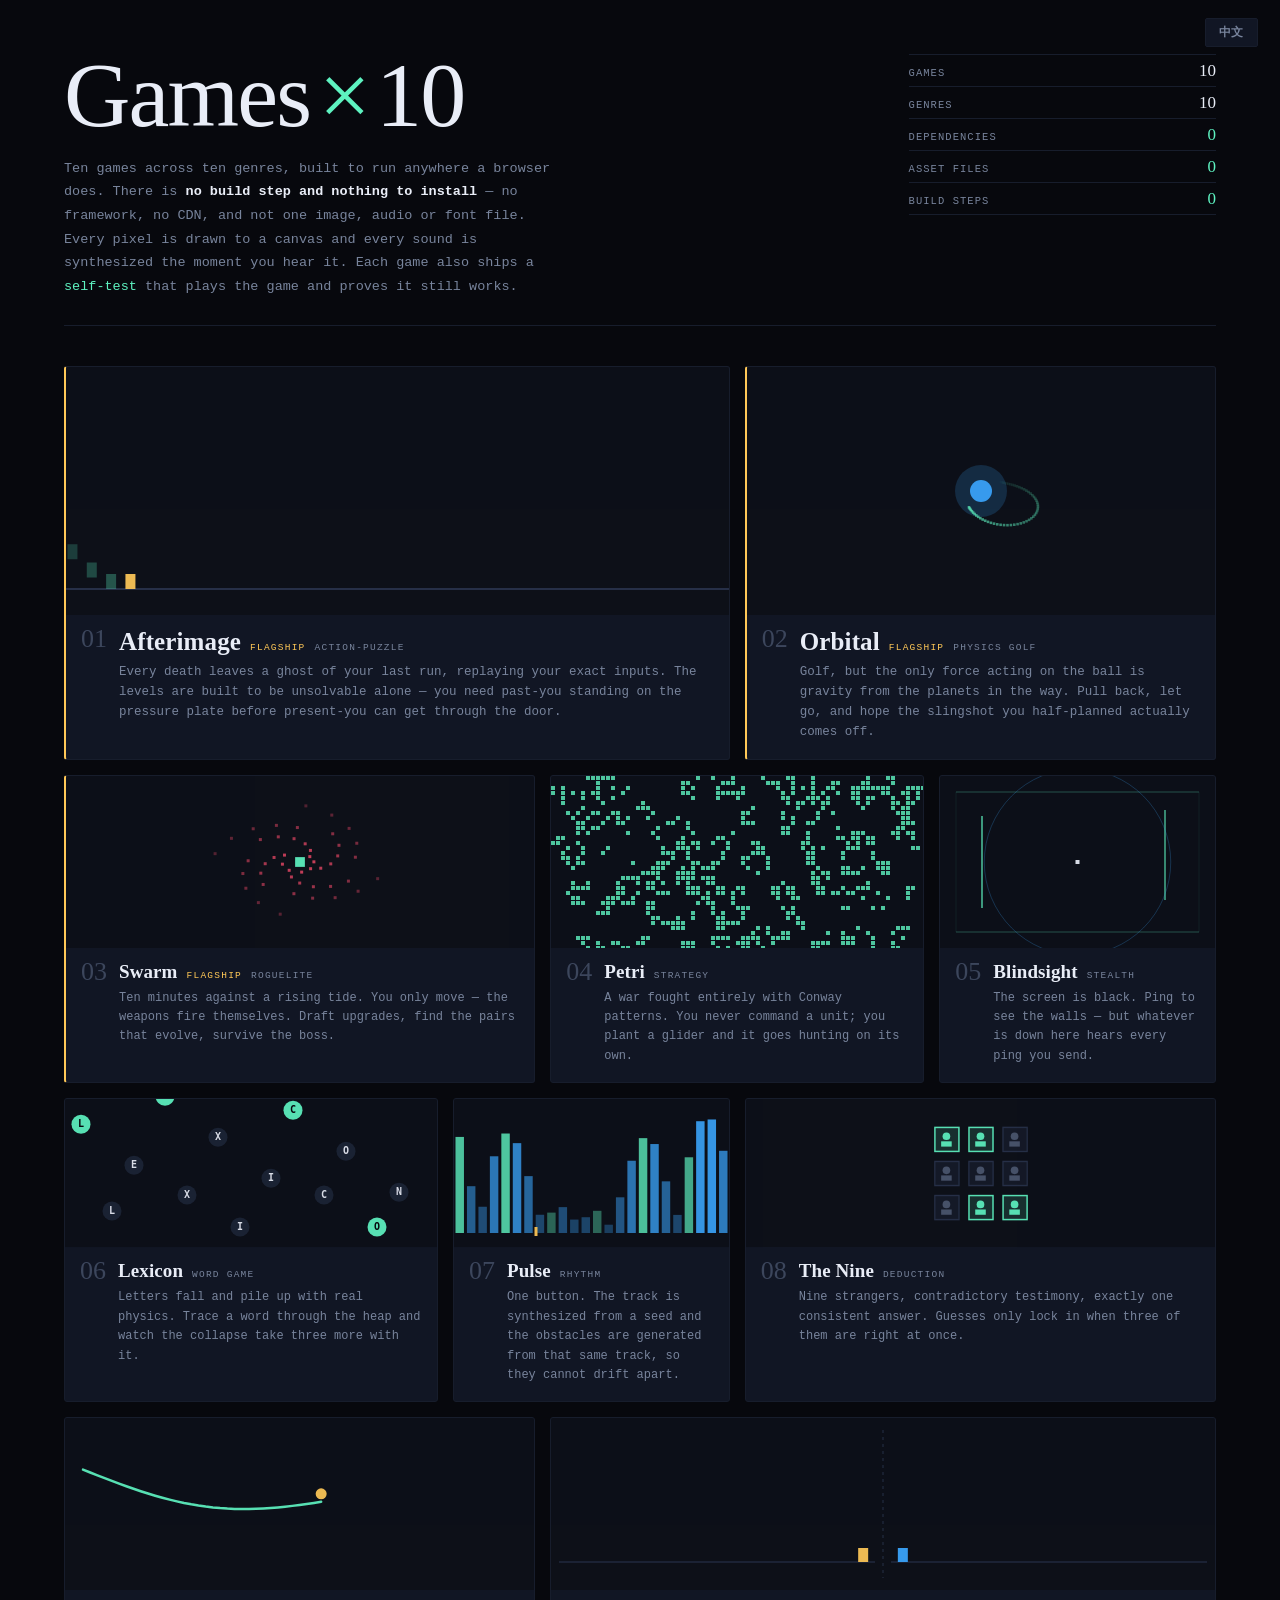
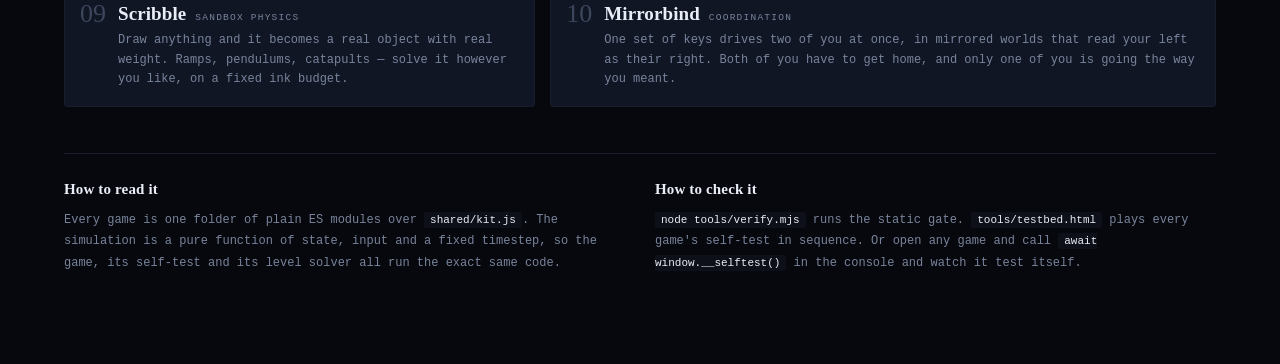
==== commit 45063217: "Add Chinese language mode to the hub A 中文/EN toggle button (top-right, persists via localStorage, fo" ====
--- a/index.html
+++ b/index.html
@@ -169,15 +169,47 @@
     .grid .entry { grid-column: span 12; }
     .grid .entry canvas.tile { height: 152px; }
   }
+
+  /* ---------------------------------------------------------------- language toggle */
+  .lang-btn {
+    position: fixed;
+    top: 18px;
+    right: 22px;
+    z-index: 20;
+    font-family: var(--mono);
+    font-size: 11.5px;
+    letter-spacing: 0.06em;
+    color: var(--dim);
+    background: var(--panel);
+    border: 1px solid var(--grid);
+    border-radius: 2px;
+    padding: 6px 13px;
+    cursor: pointer;
+    transition: color 0.15s, border-color 0.15s;
+  }
+  .lang-btn:hover { color: var(--accent); border-color: var(--accent); }
+  html[lang="zh"] .lang-btn { font-family: "PingFang SC", "Microsoft YaHei", var(--mono); }
+  html[lang="zh"] .standfirst, html[lang="zh"] footer p, html[lang="zh"] .blurb {
+    font-family: "PingFang SC", "Microsoft YaHei", var(--mono);
+    line-height: 1.9;
+  }
+  html[lang="zh"] h1.wordmark, html[lang="zh"] .title h2, html[lang="zh"] footer h3 {
+    font-family: "Songti SC", "STSong", var(--display);
+  }
+  @media (max-width: 620px) {
+    .lang-btn { top: 12px; right: 14px; padding: 5px 11px; }
+  }
 </style>
 </head>
 <body>
 <div class="wrap">
 
+  <button id="langBtn" class="lang-btn" type="button" aria-label="切换语言 / switch language">中文</button>
+
   <header class="masthead">
     <div>
-      <h1 class="wordmark">Games<span class="x">&times;</span>10</h1>
-      <p class="standfirst">
+      <h1 class="wordmark" id="i-wordmark">Games<span class="x">&times;</span>10</h1>
+      <p class="standfirst" id="i-standfirst">
         Ten games across ten genres, built to run anywhere a browser does. There is
         <strong>no build step and nothing to install</strong> — no framework, no CDN, and not one
         image, audio or font file. Every pixel is drawn to a canvas and every sound is synthesized
@@ -185,7 +217,7 @@
         proves it still works.
       </p>
     </div>
-    <div class="plate">
+    <div class="plate" id="i-plate">
       <div><span>Games</span><span>10</span></div>
       <div><span>Genres</span><span>10</span></div>
       <div class="zero"><span>Dependencies</span><span>0</span></div>
@@ -196,7 +228,7 @@
 
   <main class="grid" id="grid"></main>
 
-  <footer>
+  <footer id="i-footer">
     <div>
       <h3>How to read it</h3>
       <p>Every game is one folder of plain ES modules over <code>shared/kit.js</code>. The
@@ -214,28 +246,102 @@
 
 <script type="module">
 // span/height are hand-assigned per entry — the catalogue is deliberately uneven.
+// Each game carries both languages; the active one is picked by render(), below.
 const GAMES = [
-  { slug:'afterimage', name:'Afterimage', genre:'action-puzzle', flag:true, span:'s7', size:'t-xl',
-    blurb:'Every death leaves a ghost of your last run, replaying your exact inputs. The levels are built to be unsolvable alone — you need past-you standing on the pressure plate before present-you can get through the door.' },
-  { slug:'orbital', name:'Orbital', genre:'physics golf', flag:true, span:'s5', size:'t-xl',
-    blurb:'Golf, but the only force acting on the ball is gravity from the planets in the way. Pull back, let go, and hope the slingshot you half-planned actually comes off.' },
-  { slug:'swarm', name:'Swarm', genre:'roguelite', flag:true, span:'s5', size:'t-lg',
-    blurb:'Ten minutes against a rising tide. You only move — the weapons fire themselves. Draft upgrades, find the pairs that evolve, survive the boss.' },
-  { slug:'petri', name:'Petri', genre:'strategy', span:'s4', size:'t-lg',
-    blurb:'A war fought entirely with Conway patterns. You never command a unit; you plant a glider and it goes hunting on its own.' },
-  { slug:'blindsight', name:'Blindsight', genre:'stealth', span:'s3', size:'t-lg',
-    blurb:'The screen is black. Ping to see the walls — but whatever is down here hears every ping you send.' },
-  { slug:'lexicon', name:'Lexicon', genre:'word game', span:'s4', size:'t-md',
-    blurb:'Letters fall and pile up with real physics. Trace a word through the heap and watch the collapse take three more with it.' },
-  { slug:'pulse', name:'Pulse', genre:'rhythm', span:'s3', size:'t-md',
-    blurb:'One button. The track is synthesized from a seed and the obstacles are generated from that same track, so they cannot drift apart.' },
-  { slug:'the-nine', name:'The Nine', genre:'deduction', span:'s5', size:'t-md',
-    blurb:'Nine strangers, contradictory testimony, exactly one consistent answer. Guesses only lock in when three of them are right at once.' },
-  { slug:'scribble', name:'Scribble', genre:'sandbox physics', span:'s5', size:'t-lg',
-    blurb:'Draw anything and it becomes a real object with real weight. Ramps, pendulums, catapults — solve it however you like, on a fixed ink budget.' },
-  { slug:'mirrorbind', name:'Mirrorbind', genre:'coordination', span:'s7', size:'t-lg',
-    blurb:'One set of keys drives two of you at once, in mirrored worlds that read your left as their right. Both of you have to get home, and only one of you is going the way you meant.' },
+  { slug:'afterimage', span:'s7', size:'t-xl', flag:true,
+    en: { name:'Afterimage', genre:'action-puzzle',
+      blurb:'Every death leaves a ghost of your last run, replaying your exact inputs. The levels are built to be unsolvable alone — you need past-you standing on the pressure plate before present-you can get through the door.' },
+    zh: { name:'残影', genre:'动作解谜',
+      blurb:'每次死亡都会留下一个重放你操作的幻影。关卡设计成一个人无法通关——你需要过去的自己站在压力板上,现在的自己才能通过门。' } },
+  { slug:'orbital', span:'s5', size:'t-xl', flag:true,
+    en: { name:'Orbital', genre:'physics golf',
+      blurb:'Golf, but the only force acting on the ball is gravity from the planets in the way. Pull back, let go, and hope the slingshot you half-planned actually comes off.' },
+    zh: { name:'轨道', genre:'物理高尔夫',
+      blurb:'高尔夫,但唯一作用在球上的力是沿途行星的引力。拉弓、放手,祈祷你半计划的引力弹弓能够成功。' } },
+  { slug:'swarm', span:'s5', size:'t-lg', flag:true,
+    en: { name:'Swarm', genre:'roguelite',
+      blurb:'Ten minutes against a rising tide. You only move — the weapons fire themselves. Draft upgrades, find the pairs that evolve, survive the boss.' },
+    zh: { name:'虫潮', genre:'肉鸽',
+      blurb:'十分钟对抗不断上涨的潮水。你只需移动——武器会自动开火。选择升级,找到能进化的组合,活到打败首领。' } },
+  { slug:'petri', span:'s4', size:'t-lg',
+    en: { name:'Petri', genre:'strategy',
+      blurb:'A war fought entirely with Conway patterns. You never command a unit; you plant a glider and it goes hunting on its own.' },
+    zh: { name:'培养皿', genre:'策略',
+      blurb:'一场完全用康威生命游戏图案打的战争。你从不直接指挥任何单位;种下一个滑翔机,它就会自己出发猎杀。' } },
+  { slug:'blindsight', span:'s3', size:'t-lg',
+    en: { name:'Blindsight', genre:'stealth',
+      blurb:'The screen is black. Ping to see the walls — but whatever is down here hears every ping you send.' },
+    zh: { name:'盲视', genre:'潜行',
+      blurb:'屏幕一片漆黑。发出回声去看清墙壁——但潜伏在此的东西,能听见你发出的每一次回声。' } },
+  { slug:'lexicon', span:'s4', size:'t-md',
+    en: { name:'Lexicon', genre:'word game',
+      blurb:'Letters fall and pile up with real physics. Trace a word through the heap and watch the collapse take three more with it.' },
+    zh: { name:'词汇', genre:'文字游戏',
+      blurb:'字母带着真实物理效果落下堆积。在堆里描出一个单词,看着崩塌顺带消掉另外三个。' } },
+  { slug:'pulse', span:'s3', size:'t-md',
+    en: { name:'Pulse', genre:'rhythm',
+      blurb:'One button. The track is synthesized from a seed and the obstacles are generated from that same track, so they cannot drift apart.' },
+    zh: { name:'脉冲', genre:'节奏',
+      blurb:'只有一个按键。乐曲由种子实时合成,障碍物又由同一首曲子生成,因此两者永远不会失去同步。' } },
+  { slug:'the-nine', span:'s5', size:'t-md',
+    en: { name:'The Nine', genre:'deduction',
+      blurb:'Nine strangers, contradictory testimony, exactly one consistent answer. Guesses only lock in when three of them are right at once.' },
+    zh: { name:'九人', genre:'推理',
+      blurb:'九个陌生人,互相矛盾的证词,唯一自洽的答案。只有同时猜对三项,才会被永久锁定。' } },
+  { slug:'scribble', span:'s5', size:'t-lg',
+    en: { name:'Scribble', genre:'sandbox physics',
+      blurb:'Draw anything and it becomes a real object with real weight. Ramps, pendulums, catapults — solve it however you like, on a fixed ink budget.' },
+    zh: { name:'涂鸦', genre:'沙盒物理',
+      blurb:'画出任何东西,它都会成为有真实重量的实体。斜坡、摆锤、投石机——在固定的墨水额度内,随你怎么解题。' } },
+  { slug:'mirrorbind', span:'s7', size:'t-lg',
+    en: { name:'Mirrorbind', genre:'coordination',
+      blurb:'One set of keys drives two of you at once, in mirrored worlds that read your left as their right. Both of you have to get home, and only one of you is going the way you meant.' },
+    zh: { name:'镜绑', genre:'协调操作',
+      blurb:'同一组按键同时操纵两个你,身处互为镜像的世界——你的左边是另一个世界的右边。两个你都必须回家,而其中一个走的方向永远不是你想的那个。' } },
 ];
+
+const I18N = {
+  en: {
+    langBtnLabel: '中文',
+    wordmark: 'Games<span class="x">&times;</span>10',
+    standfirst: `Ten games across ten genres, built to run anywhere a browser does. There is
+      <strong>no build step and nothing to install</strong> — no framework, no CDN, and not one
+      image, audio or font file. Every pixel is drawn to a canvas and every sound is synthesized
+      the moment you hear it. Each game also ships a <em>self-test</em> that plays the game and
+      proves it still works.`,
+    plate: [['Games','10'],['Genres','10'],['Dependencies','0'],['Asset files','0'],['Build steps','0']],
+    flagmark: 'flagship',
+    footer: [
+      ['How to read it', `Every game is one folder of plain ES modules over <code>shared/kit.js</code>. The
+        simulation is a pure function of state, input and a fixed timestep, so the game, its
+        self-test and its level solver all run the exact same code.`],
+      ['How to check it', `<code>node tools/verify.mjs</code> runs the static gate. <code>tools/testbed.html</code>
+        plays every game's self-test in sequence. Or open any game and call
+        <code>await window.__selftest()</code> in the console and watch it test itself.`],
+    ],
+    title: 'Games×10 — ten browser games, zero dependencies',
+    desc: 'Ten browser games across ten genres. No dependencies, no build step, no asset files — every pixel is drawn to a canvas and every sound synthesized at runtime.',
+  },
+  zh: {
+    langBtnLabel: 'EN',
+    wordmark: '游戏<span class="x">&times;</span>10',
+    standfirst: `十款游戏,十种类型,在任何浏览器里都能直接运行。
+      <strong>没有构建步骤,不需要安装任何东西</strong>——没有框架、没有 CDN,没有一张
+      图片、一段音频或一款字体文件。每一个像素都实时绘制在画布上,每一段声音都在你听到的那一刻合成。
+      每款游戏还自带一个<em>自检</em>,会自己玩一遍来证明自己依然能正常运行。`,
+    plate: [['游戏数量','10'],['类型数量','10'],['依赖项','0'],['素材文件','0'],['构建步骤','0']],
+    flagmark: '旗舰',
+    footer: [
+      ['如何阅读代码', `每款游戏都是 <code>shared/kit.js</code> 之上的一个纯 ES 模块文件夹。
+        模拟逻辑是状态、输入和固定时间步长的纯函数,因此游戏本体、自检和关卡求解器运行的是完全相同的代码。`],
+      ['如何验证它', `<code>node tools/verify.mjs</code> 运行静态检查。<code>tools/testbed.html</code>
+        依次运行每款游戏的自检。或者打开任意一款游戏,在控制台调用
+        <code>await window.__selftest()</code>,看它自己测试自己。`],
+    ],
+    title: '游戏×10 — 十款浏览器游戏,零依赖',
+    desc: '十款浏览器游戏,十种类型。没有依赖、没有构建步骤、没有素材文件——每一个像素都实时绘制,每一段声音都在运行时合成。',
+  },
+};
 
 // --- procedural tiles. No stock art: each card animates a sketch of its own game.
 const TILES = {
@@ -417,9 +523,10 @@
   },
 };
 
-// --- build the catalogue
+// --- build the catalogue (cards are built once; renderLang() only swaps text)
 const grid = document.getElementById('grid');
 const tiles = [];
+const cardEls = [];
 
 GAMES.forEach((g, i) => {
   const a = document.createElement('a');
@@ -431,15 +538,65 @@
       <span class="num">${String(i + 1).padStart(2, '0')}</span>
       <div class="body">
         <div class="title">
-          <h2>${g.name}</h2>
-          ${g.flag ? '<span class="flagmark">flagship</span>' : ''}
-          <span class="genre">${g.genre}</span>
+          <h2 data-f="name"></h2>
+          ${g.flag ? '<span class="flagmark" data-f="flag"></span>' : ''}
+          <span class="genre" data-f="genre"></span>
         </div>
-        <p class="blurb">${g.blurb}</p>
+        <p class="blurb" data-f="blurb"></p>
       </div>
     </div>`;
   grid.appendChild(a);
   tiles.push({ slug: g.slug, canvas: a.querySelector('canvas'), state: {}, visible: true });
+  cardEls.push({ game: g, el: a });
+});
+
+// --- language toggle. Preference persists per-browser; default follows the OS/browser locale.
+const LANG_KEY = 'gx10:lang';
+function detectLang() {
+  const saved = localStorage.getItem(LANG_KEY);
+  if (saved === 'en' || saved === 'zh') return saved;
+  return (navigator.language || '').toLowerCase().startsWith('zh') ? 'zh' : 'en';
+}
+
+function renderLang(lang) {
+  document.documentElement.lang = lang;
+  const t = I18N[lang];
+  document.title = t.title;
+  document.querySelector('meta[name="description"]').setAttribute('content', t.desc);
+  document.getElementById('langBtn').textContent = t.langBtnLabel;
+  document.getElementById('i-wordmark').innerHTML = t.wordmark;
+  document.getElementById('i-standfirst').innerHTML = t.standfirst;
+
+  const plate = document.getElementById('i-plate');
+  [...plate.children].forEach((row, i) => {
+    const [label, value] = t.plate[i];
+    row.children[0].textContent = label;
+    row.children[1].textContent = value;
+  });
+
+  const footer = document.getElementById('i-footer');
+  [...footer.children].forEach((col, i) => {
+    const [h, p] = t.footer[i];
+    col.querySelector('h3').textContent = h;
+    col.querySelector('p').innerHTML = p;
+  });
+
+  for (const { game, el } of cardEls) {
+    const gt = game[lang];
+    el.querySelector('[data-f="name"]').textContent = gt.name;
+    el.querySelector('[data-f="genre"]').textContent = gt.genre;
+    el.querySelector('[data-f="blurb"]').textContent = gt.blurb;
+    const flag = el.querySelector('[data-f="flag"]');
+    if (flag) flag.textContent = t.flagmark;
+  }
+}
+
+const currentLang = { value: detectLang() };
+renderLang(currentLang.value);
+document.getElementById('langBtn').addEventListener('click', () => {
+  currentLang.value = currentLang.value === 'zh' ? 'en' : 'zh';
+  localStorage.setItem(LANG_KEY, currentLang.value);
+  renderLang(currentLang.value);
 });
 
 // --- one shared clock for every tile
--- a/shared/arcade.css
+++ b/shared/arcade.css
@@ -55,6 +55,11 @@
   flex: 0 0 auto;
   min-height: 42px;
   user-select: none;
+  /* The bar is a single fixed-height strip. Without this, the key hints wrap onto
+     three lines on a narrow window and the topbar silently eats the playfield. */
+  flex-wrap: nowrap;
+  overflow: hidden;
+  white-space: nowrap;
 }
 
 .topbar .back {
@@ -95,10 +100,22 @@
   color: var(--ink);
   background: var(--panel);
   border: 1px solid var(--grid);
-  border-radius: 4px;
+  border-radius: 3px;
   padding: 1px 5px;
   font-weight: 600;
   margin: 0 1px;
+}
+
+/* Narrow windows: drop the least important chrome rather than let it wrap.
+   Key hints go first (every game also states its controls on its own title card),
+   then the tagline. The back link and title always survive. */
+@media (max-width: 860px) {
+  .topbar .keys { display: none; }
+}
+@media (max-width: 620px) {
+  .topbar .tag { display: none; }
+  .topbar { gap: 10px; padding: 7px 11px; }
+  .topbar h1 { font-size: 13px; letter-spacing: 0.1em; }
 }
 
 .stage {
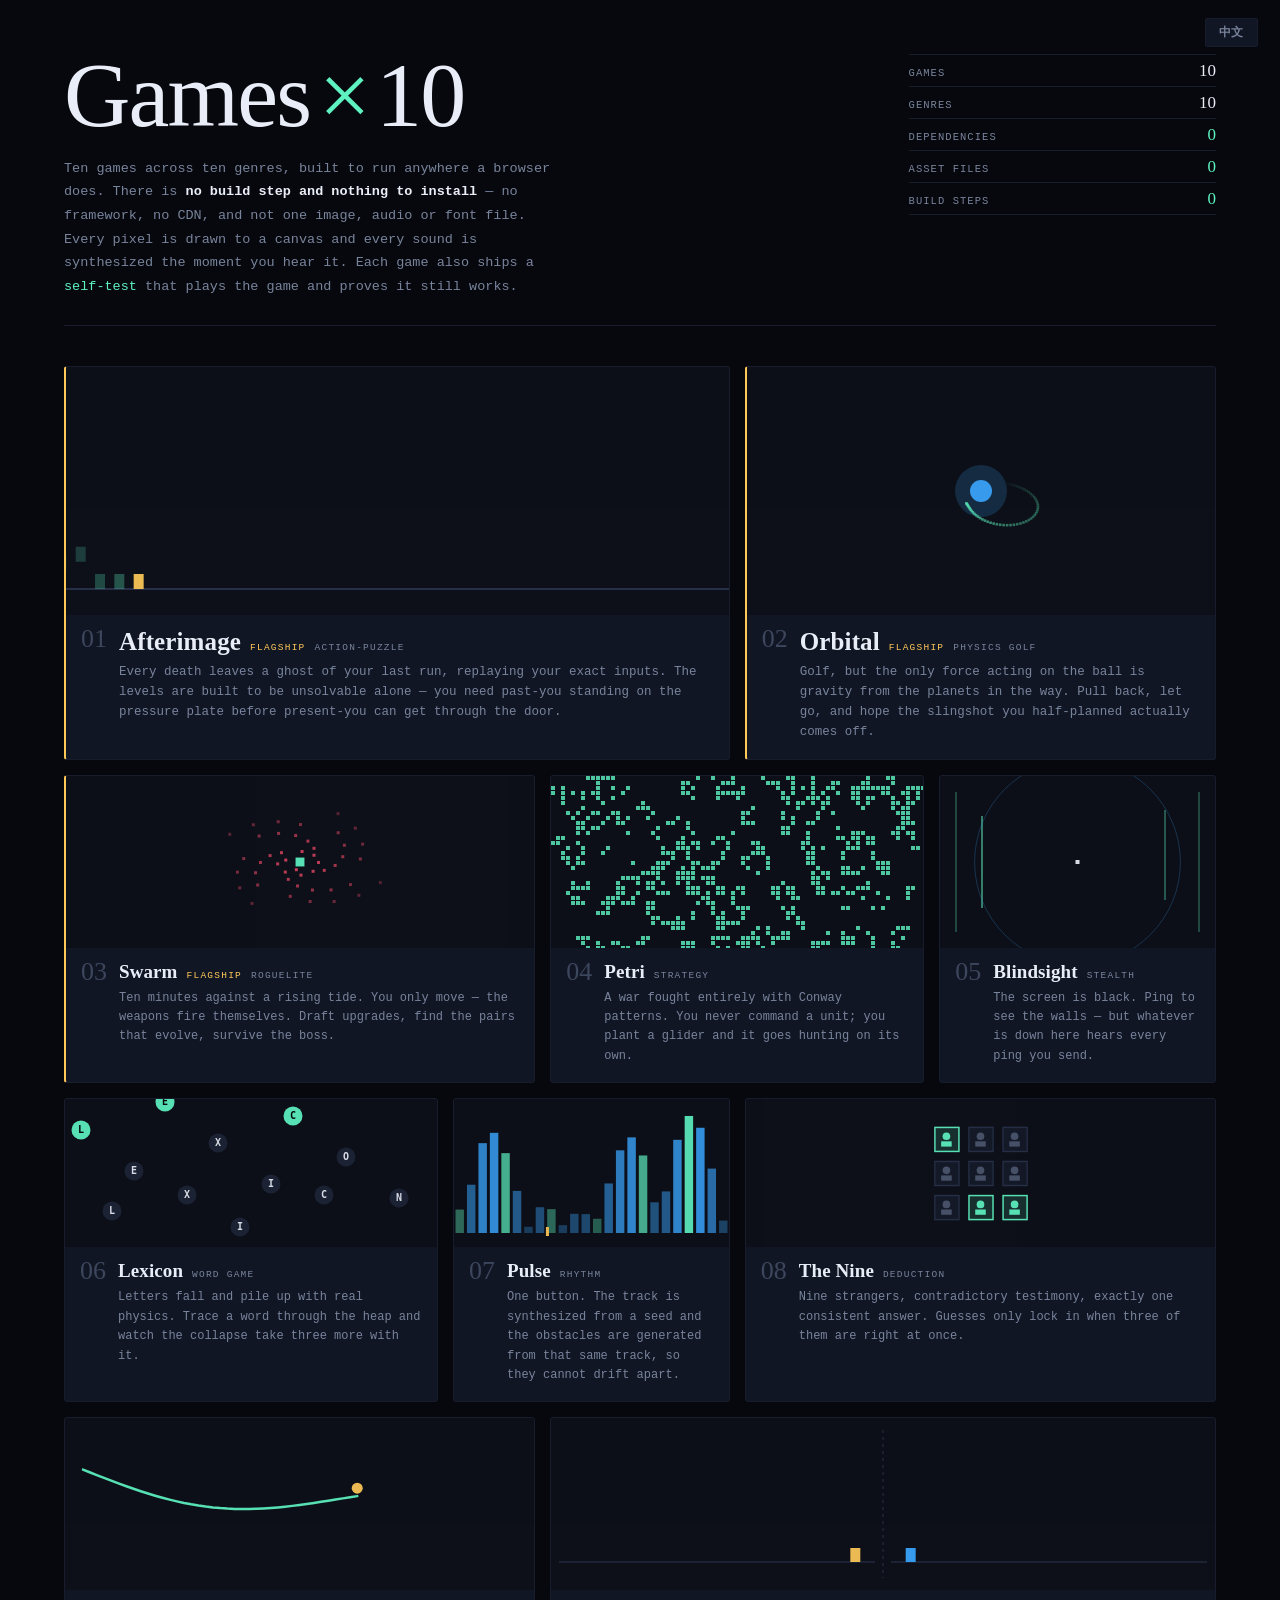
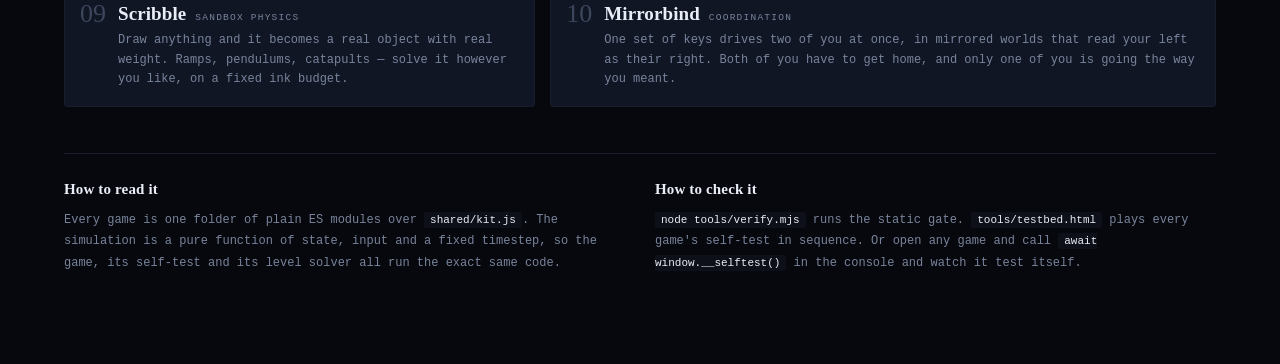
==== commit 0133a7bf: "Add Spanish, French, Japanese, and Korean — hub + core i18n system Redesigned shared/kit.js's i18n f" ====
--- a/index.html
+++ b/index.html
@@ -188,13 +188,25 @@
     transition: color 0.15s, border-color 0.15s;
   }
   .lang-btn:hover { color: var(--accent); border-color: var(--accent); }
-  html[lang="zh"] .lang-btn { font-family: "PingFang SC", "Microsoft YaHei", var(--mono); }
-  html[lang="zh"] .standfirst, html[lang="zh"] footer p, html[lang="zh"] .blurb {
-    font-family: "PingFang SC", "Microsoft YaHei", var(--mono);
+  /* CJK/Hangul need their own system fonts — the Latin mono/serif stack has no glyphs
+     for them at all. Spanish/French stay on the default Latin stack, no rule needed. */
+  html[lang="zh"] .lang-btn, html[lang="ja"] .lang-btn, html[lang="ko"] .lang-btn {
+    font-family: "PingFang SC", "Hiragino Sans", "Apple SD Gothic Neo", "Microsoft YaHei", var(--mono);
+  }
+  html[lang="zh"] .standfirst, html[lang="zh"] footer p, html[lang="zh"] .blurb,
+  html[lang="ja"] .standfirst, html[lang="ja"] footer p, html[lang="ja"] .blurb,
+  html[lang="ko"] .standfirst, html[lang="ko"] footer p, html[lang="ko"] .blurb {
+    font-family: "PingFang SC", "Hiragino Sans", "Apple SD Gothic Neo", "Microsoft YaHei", var(--mono);
     line-height: 1.9;
   }
   html[lang="zh"] h1.wordmark, html[lang="zh"] .title h2, html[lang="zh"] footer h3 {
     font-family: "Songti SC", "STSong", var(--display);
+  }
+  html[lang="ja"] h1.wordmark, html[lang="ja"] .title h2, html[lang="ja"] footer h3 {
+    font-family: "Hiragino Mincho ProN", "YuMincho", var(--display);
+  }
+  html[lang="ko"] h1.wordmark, html[lang="ko"] .title h2, html[lang="ko"] footer h3 {
+    font-family: "Apple SD Gothic Neo", "Nanum Myeongjo", var(--display);
   }
   @media (max-width: 620px) {
     .lang-btn { top: 12px; right: 14px; padding: 5px 11px; }
@@ -252,57 +264,139 @@
     en: { name:'Afterimage', genre:'action-puzzle',
       blurb:'Every death leaves a ghost of your last run, replaying your exact inputs. The levels are built to be unsolvable alone — you need past-you standing on the pressure plate before present-you can get through the door.' },
     zh: { name:'残影', genre:'动作解谜',
-      blurb:'每次死亡都会留下一个重放你操作的幻影。关卡设计成一个人无法通关——你需要过去的自己站在压力板上,现在的自己才能通过门。' } },
+      blurb:'每次死亡都会留下一个重放你操作的幻影。关卡设计成一个人无法通关——你需要过去的自己站在压力板上,现在的自己才能通过门。' },
+    es: { name:'Imagen Residual', genre:'plataformas de acertijos',
+      blurb:'Cada muerte deja un fantasma de tu última partida, repitiendo tus movimientos exactos. Los niveles están diseñados para ser imposibles en solitario — necesitas que tu yo pasado esté sobre la placa de presión para que tu yo presente pueda cruzar la puerta.' },
+    fr: { name:'Rémanence', genre:'plateforme-énigme',
+      blurb:"Chaque mort laisse un fantôme de votre dernière tentative, qui rejoue vos actions à l'identique. Les niveaux sont conçus pour être insolubles seul — il vous faut votre vous du passé posté sur la plaque de pression pour que votre vous du présent franchisse la porte." },
+    ja: { name:'残像', genre:'アクションパズル',
+      blurb:'死ぬたびに、直前のプレイを正確に再現する幽霊が残る。ステージは一人では絶対に解けないように作られている——過去の自分が圧力プレートの上に立っていて初めて、今の自分は扉を通り抜けられる。' },
+    ko: { name:'잔상', genre:'액션 퍼즐',
+      blurb:'죽을 때마다 직전 플레이를 그대로 재현하는 유령이 남는다. 스테이지는 혼자서는 절대 풀 수 없도록 설계되어 있다——과거의 내가 압력판 위에 서 있어야만, 지금의 내가 문을 통과할 수 있다.' } },
   { slug:'orbital', span:'s5', size:'t-xl', flag:true,
     en: { name:'Orbital', genre:'physics golf',
       blurb:'Golf, but the only force acting on the ball is gravity from the planets in the way. Pull back, let go, and hope the slingshot you half-planned actually comes off.' },
     zh: { name:'轨道', genre:'物理高尔夫',
-      blurb:'高尔夫,但唯一作用在球上的力是沿途行星的引力。拉弓、放手,祈祷你半计划的引力弹弓能够成功。' } },
+      blurb:'高尔夫,但唯一作用在球上的力是沿途行星的引力。拉弓、放手,祈祷你半计划的引力弹弓能够成功。' },
+    es: { name:'Orbital', genre:'golf con física',
+      blurb:'Golf, pero la única fuerza que actúa sobre la bola es la gravedad de los planetas que se interponen. Tira hacia atrás, suelta, y espera que la asistencia gravitatoria que planeaste a medias realmente funcione.' },
+    fr: { name:'Orbital', genre:'golf physique',
+      blurb:"Du golf, mais la seule force agissant sur la balle est la gravité des planètes sur le chemin. Tirez en arrière, lâchez, et espérez que l'assistance gravitationnelle à moitié planifiée fonctionne vraiment." },
+    ja: { name:'オービタル', genre:'物理ゴルフ',
+      blurb:'ゴルフ、ただしボールに働く力は道中の惑星の重力だけ。引いて、放して、半分だけ計画したスイングバイが本当に決まることを祈る。' },
+    ko: { name:'궤도', genre:'물리 골프',
+      blurb:'골프이지만, 공에 작용하는 유일한 힘은 지나는 길목 행성들의 중력뿐이다. 뒤로 당기고, 놓고, 어설프게 계획한 중력 새총이 정말로 성공하기를 빈다.' } },
   { slug:'swarm', span:'s5', size:'t-lg', flag:true,
     en: { name:'Swarm', genre:'roguelite',
       blurb:'Ten minutes against a rising tide. You only move — the weapons fire themselves. Draft upgrades, find the pairs that evolve, survive the boss.' },
     zh: { name:'虫潮', genre:'肉鸽',
-      blurb:'十分钟对抗不断上涨的潮水。你只需移动——武器会自动开火。选择升级,找到能进化的组合,活到打败首领。' } },
+      blurb:'十分钟对抗不断上涨的潮水。你只需移动——武器会自动开火。选择升级,找到能进化的组合,活到打败首领。' },
+    es: { name:'Enjambre', genre:'roguelite',
+      blurb:'Diez minutos contra una marea creciente. Solo te mueves — las armas disparan solas. Elige mejoras, encuentra las combinaciones que evolucionan, sobrevive al jefe final.' },
+    fr: { name:'Essaim', genre:'roguelite',
+      blurb:"Dix minutes contre une marée montante. Vous ne faites que bouger — les armes tirent toutes seules. Choisissez des améliorations, trouvez les combinaisons qui évoluent, survivez au boss." },
+    ja: { name:'スウォーム', genre:'ローグライト',
+      blurb:'押し寄せる敵の波に耐える10分間。あなたはただ動くだけ——武器は自動で発射される。アップグレードを選び、進化する組み合わせを見つけ、ボスを生き延びろ。' },
+    ko: { name:'스웜', genre:'로그라이트',
+      blurb:'밀려오는 파도에 맞서는 10분. 당신은 움직이기만 하면 된다——무기는 알아서 발사된다. 업그레이드를 고르고, 진화하는 조합을 찾아, 보스전까지 살아남아라.' } },
   { slug:'petri', span:'s4', size:'t-lg',
     en: { name:'Petri', genre:'strategy',
       blurb:'A war fought entirely with Conway patterns. You never command a unit; you plant a glider and it goes hunting on its own.' },
     zh: { name:'培养皿', genre:'策略',
-      blurb:'一场完全用康威生命游戏图案打的战争。你从不直接指挥任何单位;种下一个滑翔机,它就会自己出发猎杀。' } },
+      blurb:'一场完全用康威生命游戏图案打的战争。你从不直接指挥任何单位;种下一个滑翔机,它就会自己出发猎杀。' },
+    es: { name:'Petri', genre:'estrategia',
+      blurb:'Una guerra librada enteramente con patrones de Conway. Nunca das órdenes a una unidad; plantas un planeador y sale a cazar por su cuenta.' },
+    fr: { name:'Petri', genre:'stratégie',
+      blurb:"Une guerre menée entièrement avec des motifs de Conway. Vous ne commandez jamais une unité ; vous plantez un planeur et il part chasser tout seul." },
+    ja: { name:'ペトリ', genre:'ストラテジー',
+      blurb:'コンウェイのライフゲームのパターンだけで戦う戦争。ユニットを直接操作することはない——グライダーを植えれば、あとは勝手に狩りに出かける。' },
+    ko: { name:'페트리', genre:'전략',
+      blurb:'콘웨이 생명 게임 패턴만으로 치르는 전쟁. 유닛을 직접 지휘하는 일은 없다——글라이더를 심으면 알아서 사냥을 떠난다.' } },
   { slug:'blindsight', span:'s3', size:'t-lg',
     en: { name:'Blindsight', genre:'stealth',
       blurb:'The screen is black. Ping to see the walls — but whatever is down here hears every ping you send.' },
     zh: { name:'盲视', genre:'潜行',
-      blurb:'屏幕一片漆黑。发出回声去看清墙壁——但潜伏在此的东西,能听见你发出的每一次回声。' } },
+      blurb:'屏幕一片漆黑。发出回声去看清墙壁——但潜伏在此的东西,能听见你发出的每一次回声。' },
+    es: { name:'Visión Ciega', genre:'sigilo',
+      blurb:'La pantalla está en negro. Emite un pulso para ver las paredes — pero lo que acecha aquí abajo oye cada pulso que envías.' },
+    fr: { name:'Vision Aveugle', genre:'infiltration',
+      blurb:"L'écran est noir. Émettez un écho pour voir les murs — mais ce qui rôde ici entend chaque écho que vous envoyez." },
+    ja: { name:'ブラインドサイト', genre:'ステルス',
+      blurb:'画面は真っ暗。ピングを発すれば壁が見える——だが、ここに潜む何かは、あなたが発するピングをすべて聞いている。' },
+    ko: { name:'블라인드사이트', genre:'스텔스',
+      blurb:'화면은 칠흑같이 어둡다. 핑을 보내면 벽이 보인다——하지만 이곳에 도사린 무언가는 당신이 보내는 모든 핑 소리를 듣는다.' } },
   { slug:'lexicon', span:'s4', size:'t-md',
     en: { name:'Lexicon', genre:'word game',
       blurb:'Letters fall and pile up with real physics. Trace a word through the heap and watch the collapse take three more with it.' },
     zh: { name:'词汇', genre:'文字游戏',
-      blurb:'字母带着真实物理效果落下堆积。在堆里描出一个单词,看着崩塌顺带消掉另外三个。' } },
+      blurb:'字母带着真实物理效果落下堆积。在堆里描出一个单词,看着崩塌顺带消掉另外三个。' },
+    es: { name:'Léxico', genre:'juego de palabras',
+      blurb:'Las letras caen y se amontonan con física real. Traza una palabra en el montón y observa cómo el derrumbe se lleva tres más con ella.' },
+    fr: { name:'Lexique', genre:'jeu de mots',
+      blurb:"Les lettres tombent et s'entassent avec une vraie physique. Tracez un mot dans le tas et regardez l'effondrement en emporter trois autres avec lui." },
+    ja: { name:'レキシコン', genre:'ワードゲーム',
+      blurb:'文字が本物の物理演算で落下し積み重なる。山の中で単語をなぞれば、崩壊がついでにもう3つ巻き込んでいく。' },
+    ko: { name:'렉시콘', genre:'단어 게임',
+      blurb:'글자가 진짜 물리 법칙에 따라 떨어져 쌓인다. 더미 속에서 단어를 그으면, 무너지면서 세 개를 더 함께 쓸어간다.' } },
   { slug:'pulse', span:'s3', size:'t-md',
     en: { name:'Pulse', genre:'rhythm',
       blurb:'One button. The track is synthesized from a seed and the obstacles are generated from that same track, so they cannot drift apart.' },
     zh: { name:'脉冲', genre:'节奏',
-      blurb:'只有一个按键。乐曲由种子实时合成,障碍物又由同一首曲子生成,因此两者永远不会失去同步。' } },
+      blurb:'只有一个按键。乐曲由种子实时合成,障碍物又由同一首曲子生成,因此两者永远不会失去同步。' },
+    es: { name:'Pulso', genre:'ritmo',
+      blurb:'Un solo botón. La pista se sintetiza a partir de una semilla y los obstáculos se generan a partir de esa misma pista, así que nunca pueden desincronizarse.' },
+    fr: { name:'Pulse', genre:'rythme',
+      blurb:"Un seul bouton. Le morceau est synthétisé à partir d'une graine et les obstacles sont générés à partir de ce même morceau, si bien qu'ils ne peuvent jamais se désynchroniser." },
+    ja: { name:'パルス', genre:'リズム',
+      blurb:'ボタンは1つだけ。楽曲はシードから合成され、障害物はその同じ楽曲から生成される——だから両者は決してズレない。' },
+    ko: { name:'펄스', genre:'리듬',
+      blurb:'버튼은 단 하나. 트랙은 시드로부터 합성되고, 장애물은 바로 그 트랙에서 생성되므로 절대 어긋날 수 없다.' } },
   { slug:'the-nine', span:'s5', size:'t-md',
     en: { name:'The Nine', genre:'deduction',
       blurb:'Nine strangers, contradictory testimony, exactly one consistent answer. Guesses only lock in when three of them are right at once.' },
     zh: { name:'九人', genre:'推理',
-      blurb:'九个陌生人,互相矛盾的证词,唯一自洽的答案。只有同时猜对三项,才会被永久锁定。' } },
+      blurb:'九个陌生人,互相矛盾的证词,唯一自洽的答案。只有同时猜对三项,才会被永久锁定。' },
+    es: { name:'Los Nueve', genre:'deducción',
+      blurb:'Nueve desconocidos, testimonios contradictorios, exactamente una respuesta coherente. Las suposiciones solo se fijan cuando tres de ellas son correctas a la vez.' },
+    fr: { name:'Les Neuf', genre:'déduction',
+      blurb:"Neuf inconnus, des témoignages contradictoires, une seule réponse cohérente possible. Les hypothèses ne se verrouillent que lorsque trois d'entre elles sont justes en même temps." },
+    ja: { name:'九人', genre:'推理',
+      blurb:'見知らぬ九人、食い違う証言、成立する答えはただ一つ。同時に三つ正解しない限り、推測は確定しない。' },
+    ko: { name:'아홉 명', genre:'추리',
+      blurb:'낯선 아홉 명, 서로 엇갈리는 증언, 성립하는 답은 단 하나. 세 가지를 동시에 맞혀야만 추측이 확정된다.' } },
   { slug:'scribble', span:'s5', size:'t-lg',
     en: { name:'Scribble', genre:'sandbox physics',
       blurb:'Draw anything and it becomes a real object with real weight. Ramps, pendulums, catapults — solve it however you like, on a fixed ink budget.' },
     zh: { name:'涂鸦', genre:'沙盒物理',
-      blurb:'画出任何东西,它都会成为有真实重量的实体。斜坡、摆锤、投石机——在固定的墨水额度内,随你怎么解题。' } },
+      blurb:'画出任何东西,它都会成为有真实重量的实体。斜坡、摆锤、投石机——在固定的墨水额度内,随你怎么解题。' },
+    es: { name:'Garabato', genre:'física sandbox',
+      blurb:'Dibuja lo que sea y se convierte en un objeto real con peso real. Rampas, péndulos, catapultas — resuélvelo como quieras, con un presupuesto de tinta fijo.' },
+    fr: { name:'Griffonnage', genre:'physique bac à sable',
+      blurb:"Dessinez n'importe quoi et ça devient un objet réel avec un vrai poids. Rampes, pendules, catapultes — résolvez comme vous voulez, avec un budget d'encre fixe." },
+    ja: { name:'スクリブル', genre:'サンドボックス物理',
+      blurb:'何でも描けば、それは本物の重さを持つ実体になる。坂道、振り子、投石機——決まったインク量の中で、好きなように解け。' },
+    ko: { name:'스크리블', genre:'샌드박스 물리',
+      blurb:'무엇이든 그리면 진짜 무게를 가진 실체가 된다. 경사로, 진자, 투석기——정해진 잉크 양 안에서 원하는 대로 풀어라.' } },
   { slug:'mirrorbind', span:'s7', size:'t-lg',
     en: { name:'Mirrorbind', genre:'coordination',
       blurb:'One set of keys drives two of you at once, in mirrored worlds that read your left as their right. Both of you have to get home, and only one of you is going the way you meant.' },
     zh: { name:'镜绑', genre:'协调操作',
-      blurb:'同一组按键同时操纵两个你,身处互为镜像的世界——你的左边是另一个世界的右边。两个你都必须回家,而其中一个走的方向永远不是你想的那个。' } },
+      blurb:'同一组按键同时操纵两个你,身处互为镜像的世界——你的左边是另一个世界的右边。两个你都必须回家,而其中一个走的方向永远不是你想的那个。' },
+    es: { name:'Ligados en Espejo', genre:'coordinación',
+      blurb:'Un solo juego de teclas mueve a dos de ti a la vez, en mundos espejados donde tu izquierda es su derecha. Los dos tienen que llegar a casa, y solo uno va en la dirección que pretendías.' },
+    fr: { name:'Miroir Lié', genre:'coordination',
+      blurb:"Un seul jeu de touches contrôle deux versions de vous à la fois, dans des mondes en miroir où votre gauche est leur droite. Vous devez tous les deux rentrer, et un seul des deux part dans la direction que vous vouliez." },
+    ja: { name:'ミラーバインド', genre:'協調操作',
+      blurb:'一組のキーが、二人の自分を同時に動かす。左右が反転した鏡の世界で。両方とも家にたどり着かなければならないが、思った通りの方向に進むのはどちらか一方だけ。' },
+    ko: { name:'미러바인드', genre:'협응 조작',
+      blurb:'한 세트의 키가 두 명의 나를 동시에 움직인다. 좌우가 뒤집힌 거울 세계에서. 둘 다 집에 도착해야 하지만, 의도한 방향으로 가는 건 그중 하나뿐이다.' } },
 ];
+
+const LANGS = ['en', 'zh', 'es', 'fr', 'ja', 'ko'];
+const LANG_NAMES = { en: 'EN', zh: '中文', es: 'ES', fr: 'FR', ja: '日本語', ko: '한국어' };
 
 const I18N = {
   en: {
-    langBtnLabel: '中文',
     wordmark: 'Games<span class="x">&times;</span>10',
     standfirst: `Ten games across ten genres, built to run anywhere a browser does. There is
       <strong>no build step and nothing to install</strong> — no framework, no CDN, and not one
@@ -323,7 +417,6 @@
     desc: 'Ten browser games across ten genres. No dependencies, no build step, no asset files — every pixel is drawn to a canvas and every sound synthesized at runtime.',
   },
   zh: {
-    langBtnLabel: 'EN',
     wordmark: '游戏<span class="x">&times;</span>10',
     standfirst: `十款游戏,十种类型,在任何浏览器里都能直接运行。
       <strong>没有构建步骤,不需要安装任何东西</strong>——没有框架、没有 CDN,没有一张
@@ -340,6 +433,84 @@
     ],
     title: '游戏×10 — 十款浏览器游戏,零依赖',
     desc: '十款浏览器游戏,十种类型。没有依赖、没有构建步骤、没有素材文件——每一个像素都实时绘制,每一段声音都在运行时合成。',
+  },
+  es: {
+    wordmark: 'Juegos<span class="x">&times;</span>10',
+    standfirst: `Diez juegos en diez géneros distintos, hechos para funcionar en cualquier navegador.
+      <strong>No hay que compilar nada ni instalar nada</strong> — sin framework, sin CDN, y ni una sola
+      imagen, audio o fuente. Cada píxel se dibuja en un lienzo y cada sonido se sintetiza en el
+      instante en que lo escuchas. Cada juego además trae su propia <em>autoprueba</em> que juega
+      por sí sola y demuestra que sigue funcionando.`,
+    plate: [['Juegos','10'],['Géneros','10'],['Dependencias','0'],['Archivos de recursos','0'],['Pasos de compilación','0']],
+    flagmark: 'insignia',
+    footer: [
+      ['Cómo leerlo', `Cada juego es una carpeta de módulos ES puros sobre <code>shared/kit.js</code>. La
+        simulación es una función pura del estado, la entrada y un paso de tiempo fijo, así que el
+        juego, su autoprueba y su resolutor de niveles ejecutan exactamente el mismo código.`],
+      ['Cómo comprobarlo', `<code>node tools/verify.mjs</code> ejecuta la verificación estática. <code>tools/testbed.html</code>
+        ejecuta la autoprueba de cada juego en secuencia. O abre cualquier juego y llama a
+        <code>await window.__selftest()</code> en la consola para verlo probarse a sí mismo.`],
+    ],
+    title: 'Juegos×10 — diez juegos de navegador, cero dependencias',
+    desc: 'Diez juegos de navegador en diez géneros. Sin dependencias, sin compilación, sin archivos de recursos — cada píxel se dibuja y cada sonido se sintetiza en tiempo real.',
+  },
+  fr: {
+    wordmark: 'Jeux<span class="x">&times;</span>10',
+    standfirst: `Dix jeux dans dix genres différents, conçus pour fonctionner dans n'importe quel navigateur.
+      <strong>Aucune étape de compilation, rien à installer</strong> — pas de framework, pas de CDN, et
+      pas une seule image, un seul son ou une seule police. Chaque pixel est dessiné sur un canevas
+      et chaque son est synthétisé au moment même où vous l'entendez. Chaque jeu embarque aussi un
+      <em>auto-test</em> qui se joue tout seul pour prouver qu'il fonctionne encore.`,
+    plate: [['Jeux','10'],['Genres','10'],['Dépendances','0'],['Fichiers de ressources','0'],['Étapes de build','0']],
+    flagmark: 'phare',
+    footer: [
+      ['Comment le lire', `Chaque jeu est un dossier de modules ES pur au-dessus de <code>shared/kit.js</code>. La
+        simulation est une fonction pure de l'état, de l'entrée et d'un pas de temps fixe, si bien que
+        le jeu, son auto-test et son solveur de niveaux exécutent exactement le même code.`],
+      ['Comment le vérifier', `<code>node tools/verify.mjs</code> exécute la vérification statique. <code>tools/testbed.html</code>
+        lance l'auto-test de chaque jeu à la suite. Ou ouvrez n'importe quel jeu et appelez
+        <code>await window.__selftest()</code> dans la console pour le voir se tester lui-même.`],
+    ],
+    title: 'Jeux×10 — dix jeux de navigateur, zéro dépendance',
+    desc: "Dix jeux de navigateur dans dix genres. Aucune dépendance, aucune étape de build, aucun fichier de ressources — chaque pixel est dessiné et chaque son synthétisé en temps réel.",
+  },
+  ja: {
+    wordmark: 'ゲーム<span class="x">&times;</span>10',
+    standfirst: `10種のジャンルにまたがる10本のゲーム。どのブラウザでもそのまま動きます。
+      <strong>ビルド不要、インストール不要</strong>——フレームワークもCDNも使わず、画像・音声・フォント
+      ファイルは一つもありません。すべてのピクセルはキャンバスにその場で描画され、すべての音は聞こえる
+      瞬間に合成されます。各ゲームには<em>セルフテスト</em>が付属し、自分でプレイして正常動作を証明します。`,
+    plate: [['ゲーム数','10'],['ジャンル数','10'],['依存関係','0'],['アセットファイル','0'],['ビルド手順','0']],
+    flagmark: '看板作品',
+    footer: [
+      ['読み方', `各ゲームは <code>shared/kit.js</code> の上に構築された、純粋な ES モジュール群のフォルダです。
+        シミュレーションは状態・入力・固定タイムステップの純粋関数なので、ゲーム本体・セルフテスト・
+        レベルソルバーはすべて全く同じコードを実行します。`],
+      ['検証方法', `<code>node tools/verify.mjs</code> で静的検証を実行できます。<code>tools/testbed.html</code>
+        は各ゲームのセルフテストを順に実行します。あるいは任意のゲームを開き、コンソールで
+        <code>await window.__selftest()</code> を呼び出せば、自分自身をテストする様子を見られます。`],
+    ],
+    title: 'ゲーム×10 — 依存関係ゼロの、10本のブラウザゲーム',
+    desc: '10種のジャンルにまたがる10本のブラウザゲーム。依存関係もビルド手順もアセットファイルもなし——すべてのピクセルを描画し、すべての音をリアルタイムで合成します。',
+  },
+  ko: {
+    wordmark: '게임<span class="x">&times;</span>10',
+    standfirst: `열 가지 장르에 걸친 열 개의 게임. 어떤 브라우저에서도 바로 실행됩니다.
+      <strong>빌드 과정도, 설치할 것도 없습니다</strong>——프레임워크도 CDN도 없고, 이미지·오디오·폰트
+      파일이 단 하나도 없습니다. 모든 픽셀은 캔버스에 실시간으로 그려지고, 모든 소리는 듣는 순간
+      합성됩니다. 각 게임에는 스스로 플레이하며 정상 작동을 증명하는 <em>자가 테스트</em>도 들어 있습니다.`,
+    plate: [['게임 수','10'],['장르 수','10'],['의존성','0'],['에셋 파일','0'],['빌드 단계','0']],
+    flagmark: '대표작',
+    footer: [
+      ['읽는 법', `모든 게임은 <code>shared/kit.js</code> 위에 놓인 순수 ES 모듈 폴더 하나입니다.
+        시뮬레이션은 상태·입력·고정 타임스텝의 순수 함수이므로, 게임 본체와 자가 테스트,
+        레벨 솔버가 완전히 동일한 코드를 실행합니다.`],
+      ['검증하는 법', `<code>node tools/verify.mjs</code>로 정적 검증을 실행합니다. <code>tools/testbed.html</code>은
+        모든 게임의 자가 테스트를 순서대로 실행합니다. 아니면 아무 게임이나 열어 콘솔에서
+        <code>await window.__selftest()</code>를 호출해 스스로 테스트하는 과정을 직접 확인해보세요.`],
+    ],
+    title: '게임×10 — 의존성 제로, 브라우저 게임 10종',
+    desc: '열 가지 장르에 걸친 브라우저 게임 10종. 의존성도, 빌드 단계도, 에셋 파일도 없습니다——모든 픽셀은 그려지고 모든 소리는 실시간으로 합성됩니다.',
   },
 };
 
@@ -551,19 +722,24 @@
 });
 
 // --- language toggle. Preference persists per-browser; default follows the OS/browser locale.
+// Shares its localStorage key with shared/kit.js's own toggle (used inside each game), so
+// picking a language on the hub or inside any game keeps the whole arcade in sync.
 const LANG_KEY = 'gx10:lang';
 function detectLang() {
   const saved = localStorage.getItem(LANG_KEY);
-  if (saved === 'en' || saved === 'zh') return saved;
-  return (navigator.language || '').toLowerCase().startsWith('zh') ? 'zh' : 'en';
+  if (LANGS.includes(saved)) return saved;
+  const nav = (navigator.language || '').toLowerCase();
+  for (const l of LANGS) if (nav.startsWith(l)) return l;
+  return 'en';
 }
+function nextLang(lang) { return LANGS[(LANGS.indexOf(lang) + 1) % LANGS.length]; }
 
 function renderLang(lang) {
   document.documentElement.lang = lang;
   const t = I18N[lang];
   document.title = t.title;
   document.querySelector('meta[name="description"]').setAttribute('content', t.desc);
-  document.getElementById('langBtn').textContent = t.langBtnLabel;
+  document.getElementById('langBtn').textContent = LANG_NAMES[nextLang(lang)];
   document.getElementById('i-wordmark').innerHTML = t.wordmark;
   document.getElementById('i-standfirst').innerHTML = t.standfirst;
 
@@ -594,7 +770,7 @@
 const currentLang = { value: detectLang() };
 renderLang(currentLang.value);
 document.getElementById('langBtn').addEventListener('click', () => {
-  currentLang.value = currentLang.value === 'zh' ? 'en' : 'zh';
+  currentLang.value = nextLang(currentLang.value);
   localStorage.setItem(LANG_KEY, currentLang.value);
   renderLang(currentLang.value);
 });
--- a/shared/arcade.css
+++ b/shared/arcade.css
@@ -106,6 +106,30 @@
   margin: 0 1px;
 }
 
+.lang-btn-inline {
+  font-family: var(--mono);
+  font-size: 11px;
+  letter-spacing: 0.05em;
+  color: var(--dim);
+  background: transparent;
+  border: 1px solid var(--grid);
+  border-radius: 3px;
+  padding: 3px 9px;
+  cursor: pointer;
+  flex: 0 0 auto;
+  transition: color 0.15s, border-color 0.15s;
+}
+.lang-btn-inline:hover { color: var(--accent); border-color: var(--accent); }
+html[lang="zh"] .topbar .tag,
+html[lang="zh"] .card p,
+html[lang="zh"] .card h2 {
+  font-family: "PingFang SC", "Microsoft YaHei", var(--mono);
+}
+html[lang="zh"] .topbar h1 {
+  font-family: "PingFang SC", "Microsoft YaHei", var(--mono);
+  letter-spacing: 0.04em;
+}
+
 /* Narrow windows: drop the least important chrome rather than let it wrap.
    Key hints go first (every game also states its controls on its own title card),
    then the tagline. The back link and title always survive. */
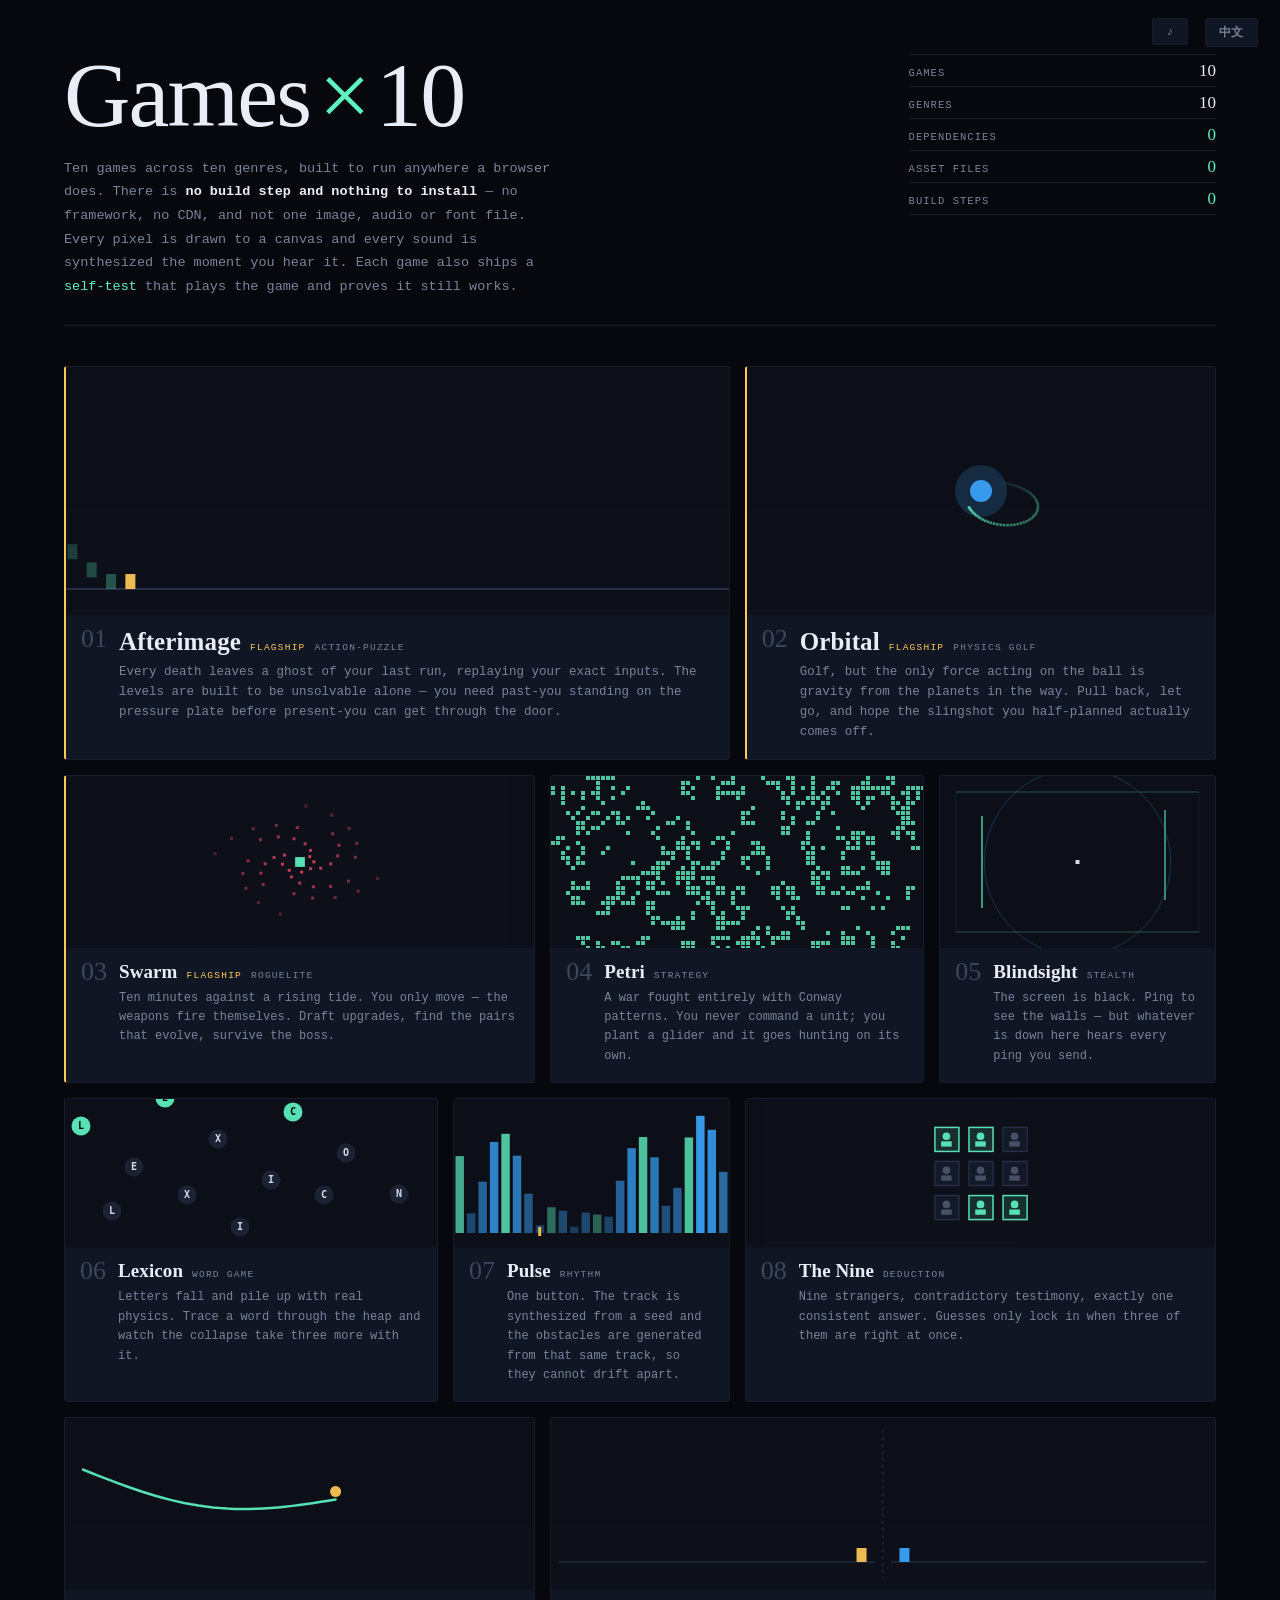
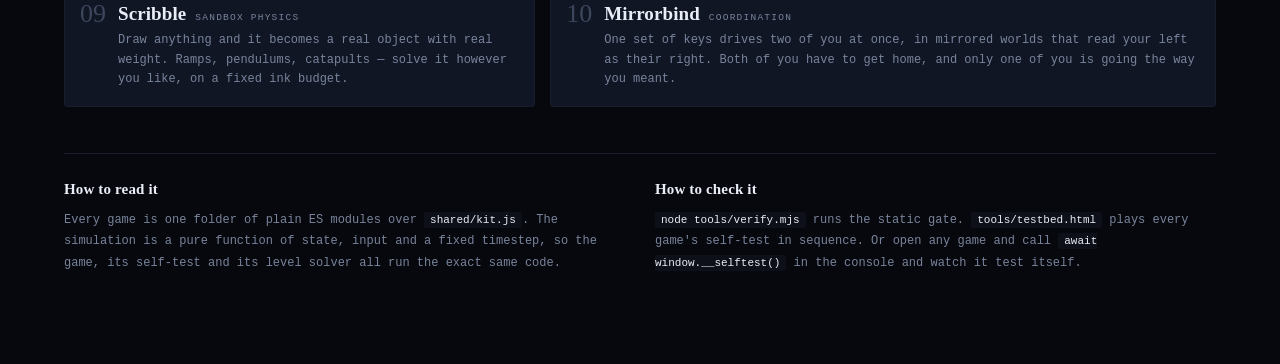
==== commit af5b4f8d: "Add hub lobby music + mute toggle, enrich all 9 game BGM tracks Lobby music: the hub (index.html) no" ====
--- a/index.html
+++ b/index.html
@@ -188,6 +188,25 @@
     transition: color 0.15s, border-color 0.15s;
   }
   .lang-btn:hover { color: var(--accent); border-color: var(--accent); }
+  .mute-btn {
+    position: fixed;
+    top: 18px;
+    right: 92px;
+    z-index: 20;
+    font-family: var(--mono);
+    font-size: 11.5px;
+    letter-spacing: 0.06em;
+    color: var(--dim);
+    background: var(--panel);
+    border: 1px solid var(--grid);
+    border-radius: 2px;
+    padding: 6px 13px;
+    cursor: pointer;
+  }
+  .mute-btn:hover { color: var(--accent); border-color: var(--accent); }
+  @media (max-width: 620px) {
+    .mute-btn { top: 12px; right: 76px; padding: 5px 11px; }
+  }
   /* CJK/Hangul need their own system fonts — the Latin mono/serif stack has no glyphs
      for them at all. Spanish/French stay on the default Latin stack, no rule needed. */
   html[lang="zh"] .lang-btn, html[lang="ja"] .lang-btn, html[lang="ko"] .lang-btn {
@@ -217,6 +236,7 @@
 <div class="wrap">
 
   <button id="langBtn" class="lang-btn" type="button" aria-label="切换语言 / switch language">中文</button>
+  <button id="muteBtn" class="mute-btn" type="button" aria-label="mute music">♪</button>
 
   <header class="masthead">
     <div>
@@ -257,6 +277,70 @@
 </div>
 
 <script type="module">
+import { Sound, Music } from './shared/kit.js';
+
+// ---------------------------------------------------------------- lobby music
+//
+// A relaxed, welcoming loop — not tied to any one game's genre, since this is the
+// front door to all ten. Warm sine/triangle chords over a soft arpeggio, with the
+// chord progression itself shifting every 8 bars so a long stay on the hub doesn't
+// loop-fatigue. Same Music/Sound engine every game uses, so the existing mute state
+// carries straight through into whichever game gets picked next.
+const LOBBY_ROOT = 196.00; // G3
+const LOBBY_PROGRESSIONS = [
+  [0, 5, 3, 4],   // I - vi - IV - V  (default "step out" feel)
+  [0, 3, 4, 3],   // I - IV - V - IV
+  [5, 3, 0, 4],   // vi - IV - I - V
+];
+const LOBBY_SCALE = [0, 2, 4, 5, 7, 9, 11]; // major
+const degToFreq = (deg) => LOBBY_ROOT * Math.pow(2, (LOBBY_SCALE[((deg % 7) + 7) % 7] + 12 * Math.floor(deg / 7)) / 12);
+
+function lobbyMusic(step, atTime, gain) {
+  const bar = Math.floor(step / 16);
+  const inBar = step % 16;
+  const prog = LOBBY_PROGRESSIONS[Math.floor(bar / 8) % LOBBY_PROGRESSIONS.length];
+  const chordRoot = prog[bar % 4];
+  const at = atTime - Sound.ctx.currentTime;
+
+  // soft sustained chord, once per bar
+  if (inBar === 0) {
+    for (const iv of [0, 2, 4]) {
+      Sound.tone({ freq: degToFreq(chordRoot + iv), dur: 3.6, type: 'sine', gain: 0.03 * gain, attack: 0.6, at });
+    }
+  }
+  // gentle arpeggio riding on top, two notes per beat
+  if (inBar % 2 === 0) {
+    const arpStep = [0, 2, 4, 7, 4, 2][(inBar / 2) % 6 | 0];
+    Sound.tone({ freq: degToFreq(chordRoot + arpStep) * 2, dur: 0.5, type: 'triangle', gain: 0.028 * gain, at });
+  }
+  // a soft low root pulse every other bar for gentle motion
+  if (inBar === 8 && bar % 2 === 1) {
+    Sound.tone({ freq: degToFreq(chordRoot) / 2, dur: 1.4, type: 'sine', gain: 0.035 * gain, at });
+  }
+}
+
+const muteBtn = document.getElementById('muteBtn');
+let lobbyMuted = localStorage.getItem('gx10:muted') === '1';
+function applyMuteUi() { muteBtn.textContent = lobbyMuted ? '♪ off' : '♪'; muteBtn.setAttribute('aria-pressed', String(lobbyMuted)); }
+applyMuteUi();
+muteBtn.addEventListener('click', () => {
+  lobbyMuted = !lobbyMuted;
+  localStorage.setItem('gx10:muted', lobbyMuted ? '1' : '0');
+  Sound.setMuted(lobbyMuted);
+  applyMuteUi();
+});
+
+function startLobbyMusic() {
+  if (Music.playing) return;
+  Sound.init();
+  if (!Sound.ctx) return;
+  Sound.resume();
+  Sound.setMuted(lobbyMuted);
+  Music.start(lobbyMusic, { bpm: 92, gain: 1 });
+}
+addEventListener('pointerdown', startLobbyMusic, { once: true });
+addEventListener('keydown', startLobbyMusic, { once: true });
+
 // span/height are hand-assigned per entry — the catalogue is deliberately uneven.
 // Each game carries both languages; the active one is picked by render(), below.
 const GAMES = [
--- a/shared/arcade.css
+++ b/shared/arcade.css
@@ -120,6 +120,7 @@
   transition: color 0.15s, border-color 0.15s;
 }
 .lang-btn-inline:hover { color: var(--accent); border-color: var(--accent); }
+.reset-btn-inline:hover { color: var(--hot, #ff4d6d); border-color: var(--hot, #ff4d6d); }
 html[lang="zh"] .topbar .tag,
 html[lang="zh"] .card p,
 html[lang="zh"] .card h2 {
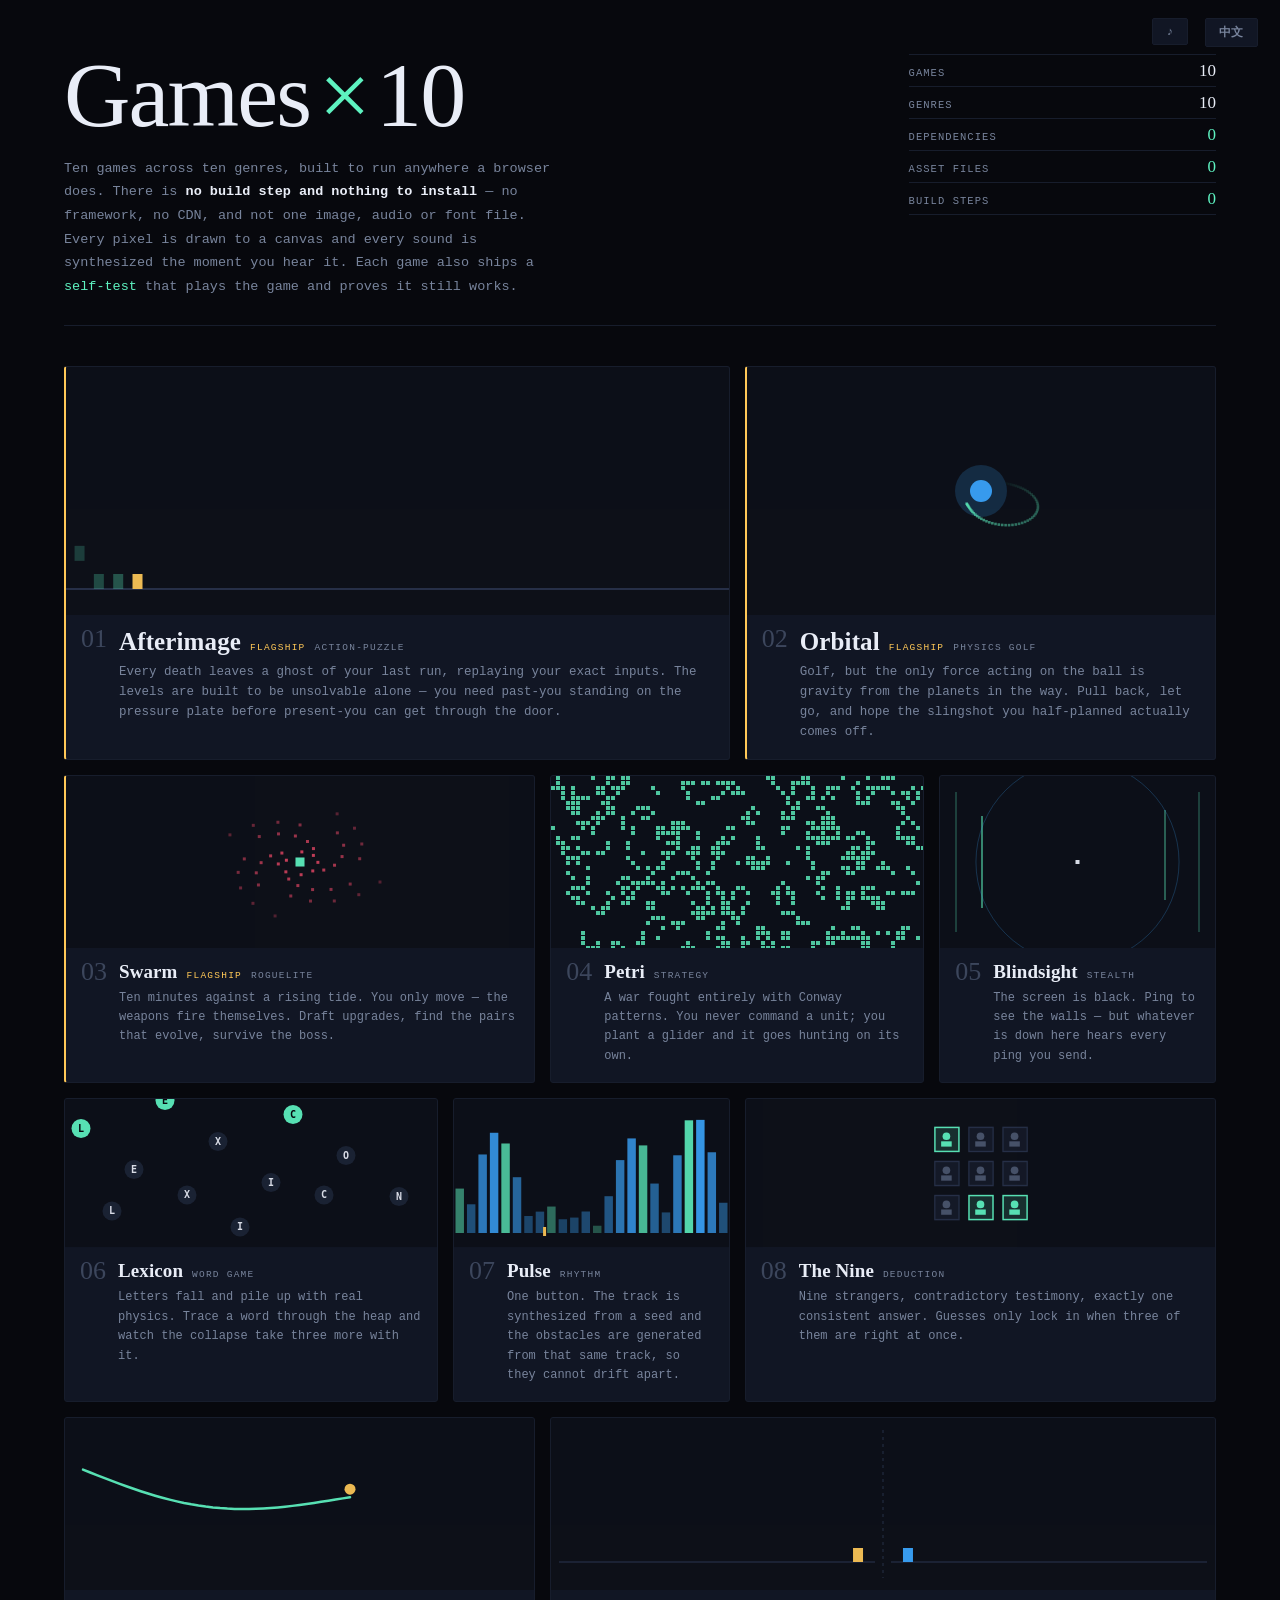
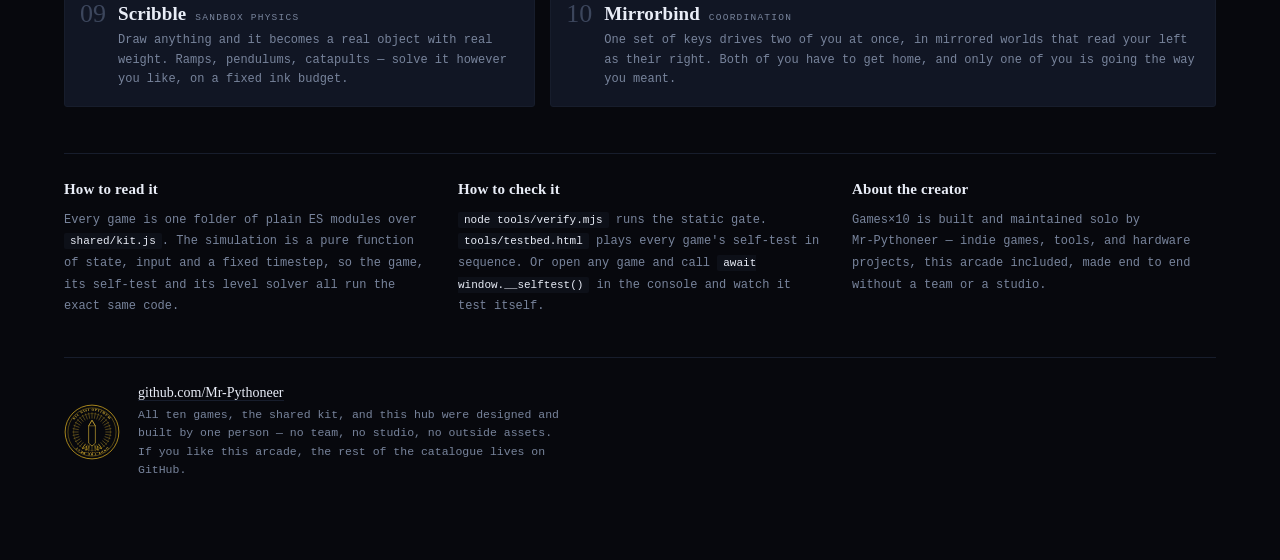
==== commit 7d416309: "Fix Scribble ink loss and floating plates, add creator credit, regenerate Afterimage levels for real" ====
--- a/index.html
+++ b/index.html
@@ -148,7 +148,7 @@
   /* ---------------------------------------------------------------- colophon */
   footer {
     margin-top: 46px; padding-top: 22px; border-top: 1px solid var(--grid);
-    display: grid; grid-template-columns: minmax(0, 1fr) minmax(0, 1fr); gap: 30px;
+    display: grid; grid-template-columns: repeat(3, minmax(0, 1fr)); gap: 30px;
     color: var(--dim); font-size: 12px; line-height: 1.8;
   }
   footer h3 {
@@ -157,6 +157,23 @@
   }
   footer code { color: var(--ink); background: var(--bg2); padding: 2px 6px; border-radius: 2px; font-size: 11px; }
   footer p { margin: 0 0 9px; }
+
+  /* ---------------------------------------------------------------- creator badge */
+  .colophon {
+    margin-top: 30px; padding-top: 26px; border-top: 1px solid var(--grid);
+    display: flex; align-items: center; gap: 18px;
+  }
+  .colophon .seal { flex: 0 0 auto; width: 56px; height: 56px; }
+  .colophon .who { min-width: 0; }
+  .colophon .who a {
+    color: var(--ink); font-family: var(--display); font-size: 14px;
+    text-decoration: none; border-bottom: 1px solid var(--grid);
+  }
+  .colophon .who a:hover { color: var(--accent); border-color: var(--accent); }
+  .colophon .who p { margin: 4px 0 0; font-size: 11.5px; line-height: 1.6; color: var(--dim); max-width: 62ch; }
+  @media (max-width: 620px) {
+    .colophon { flex-direction: column; align-items: flex-start; gap: 12px; }
+  }
 
   @media (max-width: 960px) {
     .masthead { grid-template-columns: 1fr; gap: 26px; }
@@ -273,7 +290,49 @@
       plays every game's self-test in sequence. Or open any game and call
       <code>await window.__selftest()</code> in the console and watch it test itself.</p>
     </div>
+    <div>
+      <h3 id="i-about-h">About the creator</h3>
+      <p id="i-about-p">Games×10 is built and maintained solo by Mr‑Pythoneer — indie games, tools,
+      and hardware projects, this arcade included, made end to end without a team or a studio.</p>
+    </div>
   </footer>
+
+  <!-- Drawn mark, not a raster asset — keeps the "not one image file" claim above true
+       of this badge too. Traced from the creator's own gold-seal logo. -->
+  <div class="colophon">
+    <svg class="seal" viewBox="0 0 200 200" role="img" aria-label="Mr-Pythoneer seal">
+      <defs>
+        <path id="sealTop" d="M 24,100 A 76,76 0 0 1 176,100" />
+        <path id="sealBottom" d="M 176,100 A 76,76 0 0 1 24,100" />
+      </defs>
+      <circle cx="100" cy="100" r="96" fill="none" stroke="#e8b923" stroke-width="2.5" />
+      <circle cx="100" cy="100" r="86" fill="none" stroke="#e8b923" stroke-width="1.2" />
+      <circle cx="100" cy="100" r="66" fill="none" stroke="#e8b923" stroke-width="1" opacity="0.7" />
+      <text font-family="Georgia, serif" font-size="11.5" font-weight="700" letter-spacing="2.5" fill="#f0c53a">
+        <textPath href="#sealTop" startOffset="50%" text-anchor="middle">NIL NISI OPTIMUM</textPath>
+      </text>
+      <text font-family="Georgia, serif" font-size="11.5" font-weight="700" letter-spacing="2.5" fill="#f0c53a">
+        <textPath href="#sealBottom" startOffset="50%" text-anchor="middle">ONLY THE BEST</textPath>
+      </text>
+      <g stroke="#f0c53a" stroke-width="1.4" opacity="0.85">
+        <g id="sealRays"><line x1="148.0" y1="100.0" x2="170.0" y2="100.0"/><line x1="147.3" y1="108.3" x2="168.9" y2="112.2"/><line x1="145.1" y1="116.4" x2="165.8" y2="123.9"/><line x1="141.6" y1="124.0" x2="160.6" y2="135.0"/><line x1="136.8" y1="130.9" x2="153.6" y2="145.0"/><line x1="130.9" y1="136.8" x2="145.0" y2="153.6"/><line x1="124.0" y1="141.6" x2="135.0" y2="160.6"/><line x1="116.4" y1="145.1" x2="123.9" y2="165.8"/><line x1="108.3" y1="147.3" x2="112.2" y2="168.9"/><line x1="100.0" y1="148.0" x2="100.0" y2="170.0"/><line x1="91.7" y1="147.3" x2="87.8" y2="168.9"/><line x1="83.6" y1="145.1" x2="76.1" y2="165.8"/><line x1="76.0" y1="141.6" x2="65.0" y2="160.6"/><line x1="69.1" y1="136.8" x2="55.0" y2="153.6"/><line x1="63.2" y1="130.9" x2="46.4" y2="145.0"/><line x1="58.4" y1="124.0" x2="39.4" y2="135.0"/><line x1="54.9" y1="116.4" x2="34.2" y2="123.9"/><line x1="52.7" y1="108.3" x2="31.1" y2="112.2"/><line x1="52.0" y1="100.0" x2="30.0" y2="100.0"/><line x1="52.7" y1="91.7" x2="31.1" y2="87.8"/><line x1="54.9" y1="83.6" x2="34.2" y2="76.1"/><line x1="58.4" y1="76.0" x2="39.4" y2="65.0"/><line x1="63.2" y1="69.1" x2="46.4" y2="55.0"/><line x1="69.1" y1="63.2" x2="55.0" y2="46.4"/><line x1="76.0" y1="58.4" x2="65.0" y2="39.4"/><line x1="83.6" y1="54.9" x2="76.1" y2="34.2"/><line x1="91.7" y1="52.7" x2="87.8" y2="31.1"/><line x1="100.0" y1="52.0" x2="100.0" y2="30.0"/><line x1="108.3" y1="52.7" x2="112.2" y2="31.1"/><line x1="116.4" y1="54.9" x2="123.9" y2="34.2"/><line x1="124.0" y1="58.4" x2="135.0" y2="39.4"/><line x1="130.9" y1="63.2" x2="145.0" y2="46.4"/><line x1="136.8" y1="69.1" x2="153.6" y2="55.0"/><line x1="141.6" y1="76.0" x2="160.6" y2="65.0"/><line x1="145.1" y1="83.6" x2="165.8" y2="76.1"/><line x1="147.3" y1="91.7" x2="168.9" y2="87.8"/></g>
+      </g>
+      <path d="M 100,58 L 112,78 L 112,140 L 100,150 L 88,140 L 88,78 Z" fill="none" stroke="#f0c53a" stroke-width="2" />
+      <path d="M 100,58 L 88,78 M 100,58 L 112,78 M 88,78 L 112,78" fill="none" stroke="#f0c53a" stroke-width="1.3" />
+      <g fill="none" stroke="#e8b923" stroke-width="1.6">
+        <path d="M 78,144 Q 68,150 66,160 Q 76,158 80,150 Q 84,158 78,166 Q 90,162 88,148" />
+        <path d="M 122,144 Q 132,150 134,160 Q 124,158 120,150 Q 116,158 122,166 Q 110,162 112,148" />
+      </g>
+      <text x="100" y="176" font-family="Georgia, serif" font-size="7" font-weight="700" letter-spacing="1.5"
+        fill="#c99a1e" text-anchor="middle">MR-PYTHONEER</text>
+    </svg>
+    <div class="who">
+      <a href="https://github.com/Mr-Pythoneer" target="_blank" rel="noopener">github.com/Mr-Pythoneer</a>
+      <p id="i-colophon-p">All ten games, the shared kit, and this hub were designed and built by one person —
+      no team, no studio, no outside assets. If you like this arcade, the rest of the catalogue lives
+      on GitHub.</p>
+    </div>
+  </div>
 </div>
 
 <script type="module">
@@ -496,6 +555,8 @@
       ['How to check it', `<code>node tools/verify.mjs</code> runs the static gate. <code>tools/testbed.html</code>
         plays every game's self-test in sequence. Or open any game and call
         <code>await window.__selftest()</code> in the console and watch it test itself.`],
+      ['About the creator', `Games×10 is built and maintained solo by Mr‑Pythoneer — indie games, tools,
+        and hardware projects, this arcade included, made end to end without a team or a studio.`],
     ],
     title: 'Games×10 — ten browser games, zero dependencies',
     desc: 'Ten browser games across ten genres. No dependencies, no build step, no asset files — every pixel is drawn to a canvas and every sound synthesized at runtime.',
@@ -514,6 +575,8 @@
       ['如何验证它', `<code>node tools/verify.mjs</code> 运行静态检查。<code>tools/testbed.html</code>
         依次运行每款游戏的自检。或者打开任意一款游戏,在控制台调用
         <code>await window.__selftest()</code>,看它自己测试自己。`],
+      ['关于作者', `游戏×10 由 Mr‑Pythoneer 独立开发和维护——包括这个街机厅在内的独立游戏、工具与硬件项目,
+        全部由一个人从头做到尾,没有团队,没有工作室。`],
     ],
     title: '游戏×10 — 十款浏览器游戏,零依赖',
     desc: '十款浏览器游戏,十种类型。没有依赖、没有构建步骤、没有素材文件——每一个像素都实时绘制,每一段声音都在运行时合成。',
@@ -534,6 +597,8 @@
       ['Cómo comprobarlo', `<code>node tools/verify.mjs</code> ejecuta la verificación estática. <code>tools/testbed.html</code>
         ejecuta la autoprueba de cada juego en secuencia. O abre cualquier juego y llama a
         <code>await window.__selftest()</code> en la consola para verlo probarse a sí mismo.`],
+      ['Sobre el creador', `Juegos×10 está hecho y mantenido en solitario por Mr‑Pythoneer — juegos, herramientas
+        y proyectos de hardware independientes, esta recreativa incluida, de principio a fin sin equipo ni estudio.`],
     ],
     title: 'Juegos×10 — diez juegos de navegador, cero dependencias',
     desc: 'Diez juegos de navegador en diez géneros. Sin dependencias, sin compilación, sin archivos de recursos — cada píxel se dibuja y cada sonido se sintetiza en tiempo real.',
@@ -554,6 +619,8 @@
       ['Comment le vérifier', `<code>node tools/verify.mjs</code> exécute la vérification statique. <code>tools/testbed.html</code>
         lance l'auto-test de chaque jeu à la suite. Ou ouvrez n'importe quel jeu et appelez
         <code>await window.__selftest()</code> dans la console pour le voir se tester lui-même.`],
+      ['À propos du créateur', `Jeux×10 est conçu et maintenu en solo par Mr‑Pythoneer — jeux, outils et projets
+        matériels indépendants, cette arcade comprise, réalisés de bout en bout sans équipe ni studio.`],
     ],
     title: 'Jeux×10 — dix jeux de navigateur, zéro dépendance',
     desc: "Dix jeux de navigateur dans dix genres. Aucune dépendance, aucune étape de build, aucun fichier de ressources — chaque pixel est dessiné et chaque son synthétisé en temps réel.",
@@ -573,6 +640,8 @@
       ['検証方法', `<code>node tools/verify.mjs</code> で静的検証を実行できます。<code>tools/testbed.html</code>
         は各ゲームのセルフテストを順に実行します。あるいは任意のゲームを開き、コンソールで
         <code>await window.__selftest()</code> を呼び出せば、自分自身をテストする様子を見られます。`],
+      ['制作者について', `ゲーム×10 は Mr‑Pythoneer がひとりで制作・保守しています——このアーケードを含む
+        インディーゲーム・ツール・ハードウェアプロジェクトを、チームやスタジオを持たず最初から最後まで一人で。`],
     ],
     title: 'ゲーム×10 — 依存関係ゼロの、10本のブラウザゲーム',
     desc: '10種のジャンルにまたがる10本のブラウザゲーム。依存関係もビルド手順もアセットファイルもなし——すべてのピクセルを描画し、すべての音をリアルタイムで合成します。',
@@ -592,6 +661,8 @@
       ['검증하는 법', `<code>node tools/verify.mjs</code>로 정적 검증을 실행합니다. <code>tools/testbed.html</code>은
         모든 게임의 자가 테스트를 순서대로 실행합니다. 아니면 아무 게임이나 열어 콘솔에서
         <code>await window.__selftest()</code>를 호출해 스스로 테스트하는 과정을 직접 확인해보세요.`],
+      ['제작자 소개', `게임×10은 Mr‑Pythoneer 혼자서 만들고 관리합니다——이 아케이드를 포함한 인디 게임,
+        도구, 하드웨어 프로젝트를 팀이나 스튜디오 없이 처음부터 끝까지 혼자서.`],
     ],
     title: '게임×10 — 의존성 제로, 브라우저 게임 10종',
     desc: '열 가지 장르에 걸친 브라우저 게임 10종. 의존성도, 빌드 단계도, 에셋 파일도 없습니다——모든 픽셀은 그려지고 모든 소리는 실시간으로 합성됩니다.',
